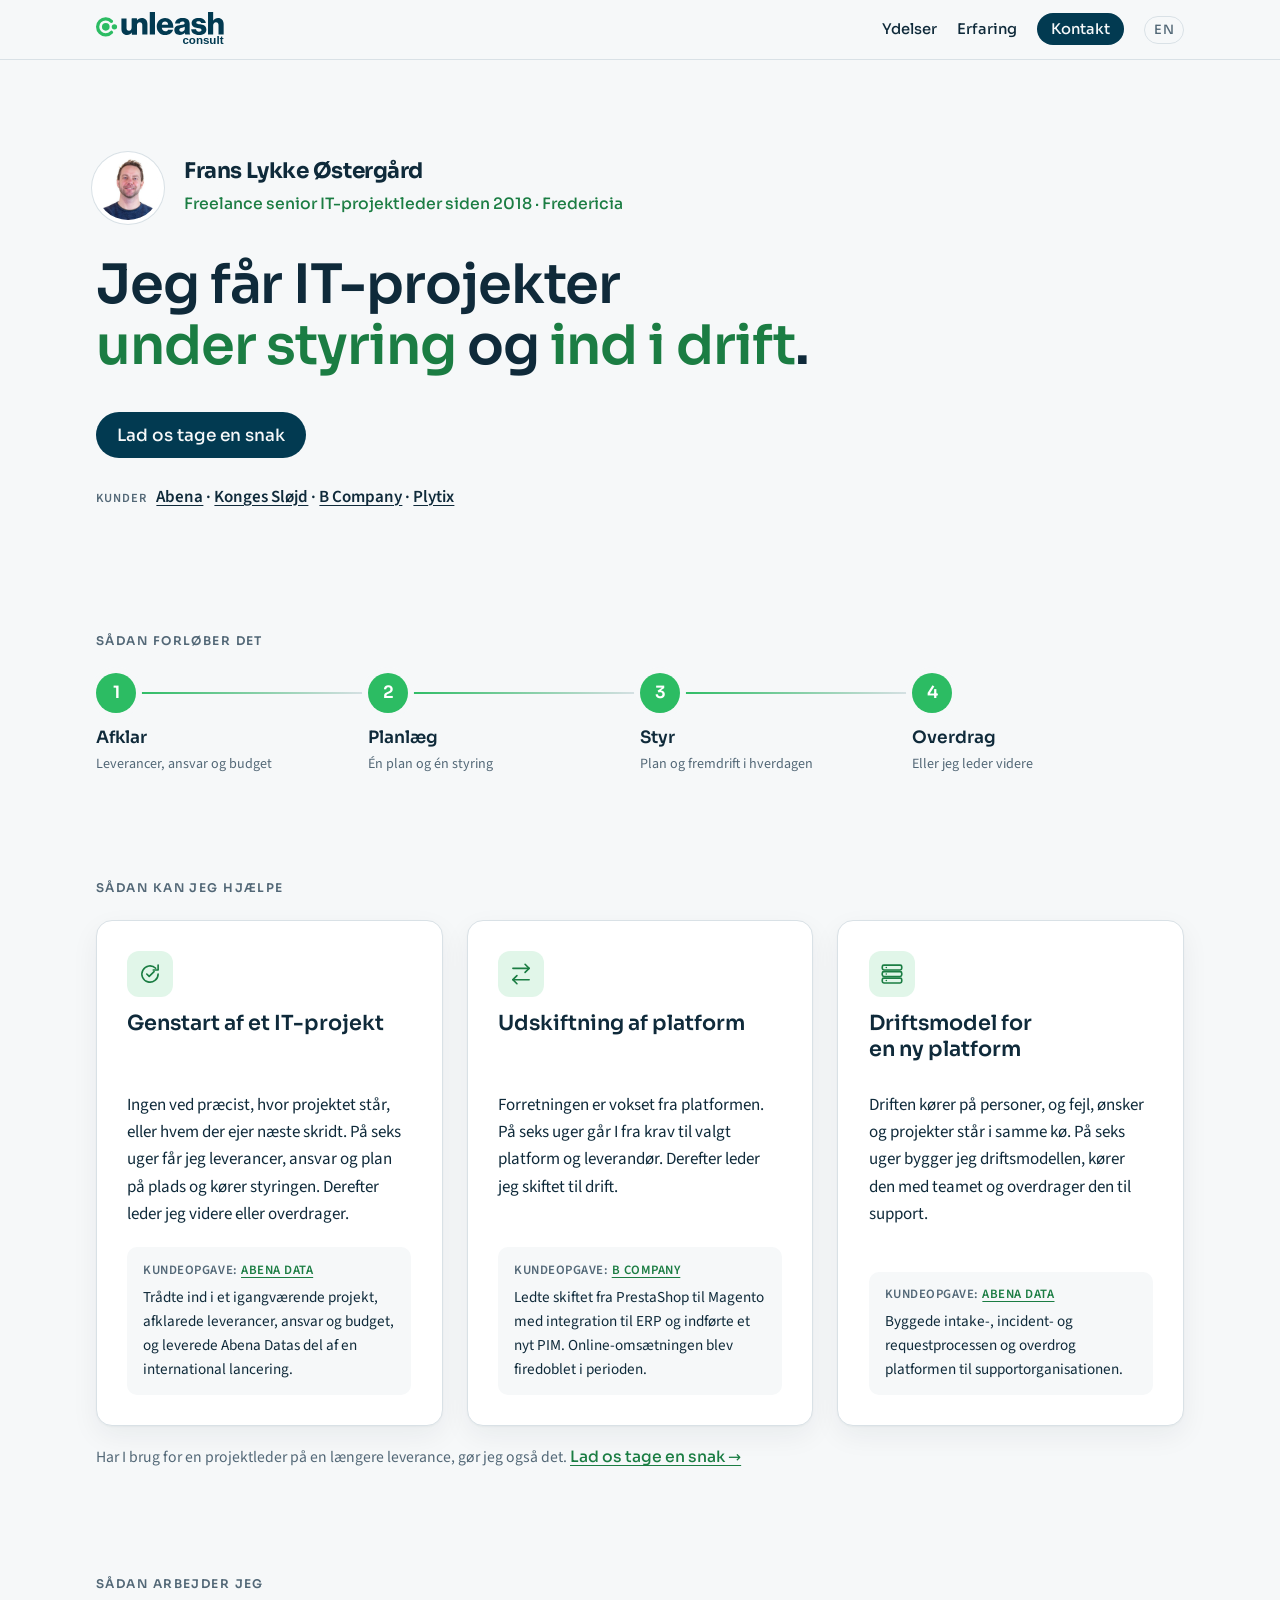
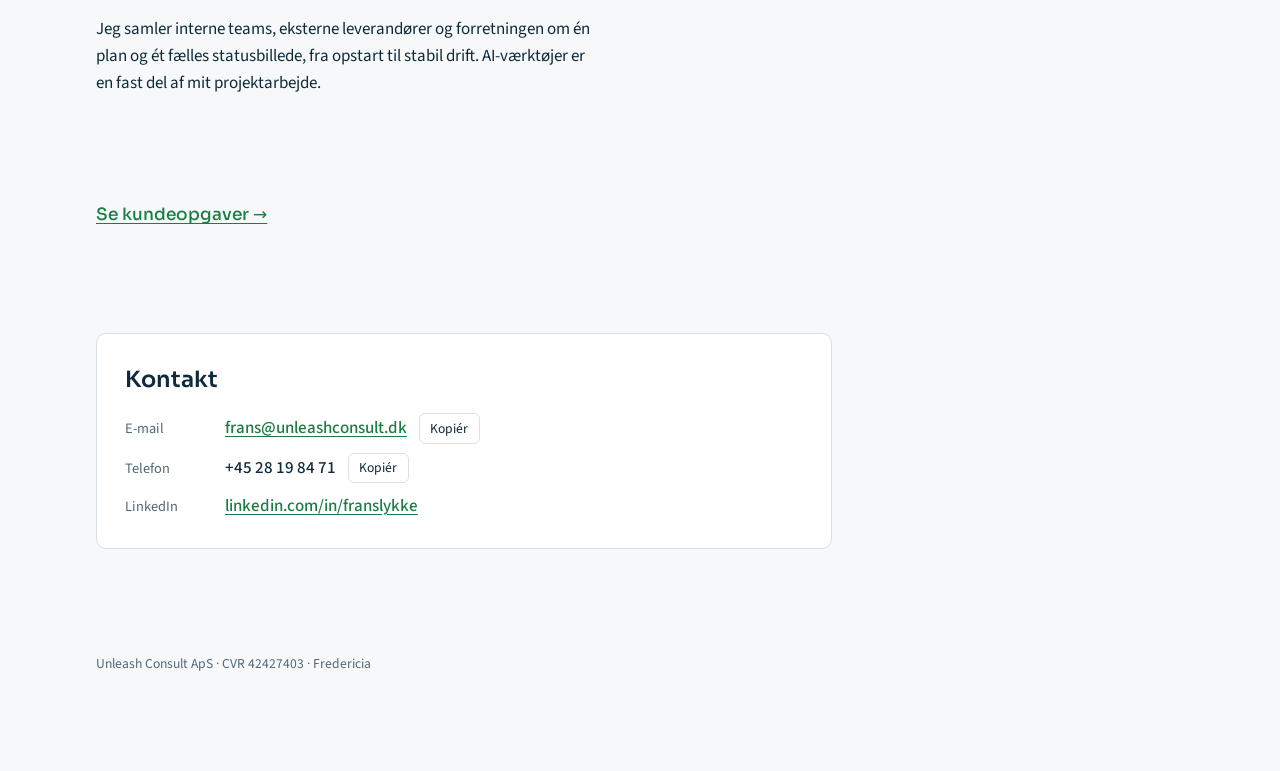
==== index.html @ f0945a57 "Forside: Udskiftning af platform Co-Authored-By: Claude Opus 5.5 <noreply@anthropic.com> Claude-Sess" ====
<!doctype html>
<html lang="da">
<head>
<meta charset="utf-8">
<meta name="viewport" content="width=device-width, initial-scale=1, viewport-fit=cover">
<title>Unleash Consult</title>
<link rel="icon" type="image/svg+xml" href="favicon.svg">
<link rel="canonical" href="https://unleashconsult.dk/">
<link rel="alternate" hreflang="da" href="https://unleashconsult.dk/">
<link rel="alternate" hreflang="en" href="https://unleashconsult.dk/en/">
<link rel="alternate" hreflang="x-default" href="https://unleashconsult.dk/">
<meta name="description" content="Frans Lykke Østergård, freelance senior IT-projektleder. Genstart af IT-projekter, driftsmodel for nye platforme og udskiftning af platform, fra krav til drift.">
<link rel="preconnect" href="https://fonts.googleapis.com">
<link rel="preconnect" href="https://fonts.gstatic.com" crossorigin>
<link rel="stylesheet" href="https://fonts.googleapis.com/css2?family=Sora:wght@500;600;700&family=Source+Sans+3:wght@400;500;600&display=swap">
<link rel="stylesheet" href="styles.css?v=20261111">
</head>
<body class="frontpage">

<nav class="top" aria-label="Hovedmenu">
  <div class="bar">
    <a class="home" href="./" aria-label="Unleash Consult, til forsiden"><svg class="logo" role="img" aria-label="Unleash Consult" xmlns="http://www.w3.org/2000/svg" viewBox="0 0 1117.87 305.71"><g id="Layer_2" data-name="Layer 2"><g id="Layer_1-2" data-name="Layer 1"><path class="lg-ink" d="M222,148.32V55.86h44.58V139c0,15.41,6.88,23.94,21.19,23.94,15.41,0,24.77-11.56,24.77-28.34V55.86h44.85V196.74H314.49V179.41h-.83c-10.18,13.76-22.56,21.47-42.1,21.47C239.1,200.88,222,179.69,222,148.32Z"/><path class="lg-ink" d="M312.57,55.86h43.2V75.12h.83C367.05,60,380.54,51.73,400.07,51.73c30.83,0,49,22,49,53.39v91.62H404.2V114.2c0-14.87-7.43-25-22-25-14.86,0-24.77,12.38-24.77,29.73v77.86H312.57Z"/><path class="lg-ink" d="M469.67,0h45.41V196.74H469.67Z"/><path class="lg-ink" d="M530.48,126c0-42.11,29.44-74.3,72.37-74.3,20.09,0,36,6.61,48.16,17.61,16.78,15.41,25,39.9,24.76,68.52H574.51c2.75,19,13.21,30.82,31.65,30.82,11.82,0,19.53-5.23,23.38-14H673.3c-3,12.65-11.29,24.76-23.67,33.29-11.83,8.26-26.14,12.94-44,12.94C559.1,200.88,530.48,168.68,530.48,126Zm99.89-14.86c-1.65-16.79-12.11-27.51-26.69-27.51-17.06,0-25.87,10.72-28.89,27.51Z"/><path class="lg-ink" d="M684.29,157.4c0-31.1,24.77-40.45,53.93-44.31,26.42-3.3,35.78-6,35.78-15.68,0-9.08-5.78-15.13-19.26-15.13-14.32,0-21.47,6.32-22.84,18.16H690.62C691.72,74.3,711.81,52,754.46,52c21.18,0,35.5,3.86,45.67,11.56,12.11,8.81,17.9,22.57,17.9,40.18v71c0,11.29,1.09,17.61,4.94,20.09v1.92H779.5c-2.21-3-3.58-8.53-4.68-15.68h-.55c-8.25,11.83-20.64,19.27-41.83,19.27C704.38,200.33,684.29,185.19,684.29,157.4Zm90.8-11V129.6c-5.77,3-14,5.23-23.11,7.44-17.34,3.85-24.49,8.25-24.49,19,0,11.28,8.26,15.69,19.26,15.69C763.54,171.71,775.09,161.52,775.09,146.39Z"/><path class="lg-ink" d="M831.21,151.06h42.38c1.65,14,11,20.92,25.87,20.92,13.48,0,22-4.95,22-14,0-12.66-17.06-14-35.77-17.34-24.49-4.12-50.63-10.73-50.63-43.75,0-29.72,27.51-45.13,60.81-45.13,39.9,0,61.37,17.34,63.57,45.13H918.17C916.51,84.2,908,80.35,895.61,80.35c-11,0-19.55,4.12-19.55,12.93,0,9.91,16,11.28,33.85,14.59,24.77,4.12,53.94,10.45,53.94,46.5,0,30.82-27.24,46.78-64.12,46.78C858.45,201.15,832.59,182.16,831.21,151.06Z"/><path class="lg-ink" d="M978.42,0h44.85V73.2h.83c10.18-13.49,22.29-21.47,41.82-21.47,30.82,0,49,22,49,53.39v91.62h-44.85V114.2c0-14.87-7.43-25-22-25-14.86,0-24.77,12.38-24.77,29.73v77.86H978.42Z"/><text class="lg-ink lg-txt" x="1113.5" y="279.16" text-anchor="end">consult</text><path class="lg-green" d="M149.38,81.6A14.11,14.11,0,0,1,125,91.27,55.44,55.44,0,0,0,84.2,73.63a56,56,0,1,0,0,112A55.48,55.48,0,0,0,125,167.94a14.11,14.11,0,1,1,20.56,19.32,84.24,84.24,0,1,1,0-115.32A14.06,14.06,0,0,1,149.38,81.6Z"/><circle class="lg-green" cx="85.28" cy="129.6" r="33.4"/><circle class="lg-green" cx="160.69" cy="129.6" r="23.49"/></g></g></svg></a>
    <ul>
      <li><a href="./#services">Ydelser</a></li>
      <li><a href="experience.html">Erfaring</a></li>
      <li><a class="cta" href="#contact">Kontakt</a></li>
      <li><a class="lang" href="en/" hreflang="en" lang="en" aria-label="English version">EN</a></li>
    </ul>
  </div>
</nav>
<div class="wrap" id="top">


  <header>
    <div class="id">
      <img class="photo" src="frans.jpg" alt="Frans Lykke Østergård" width="132" height="132">
      <div class="name">
        <h1>Frans Lykke Østergård</h1>
        <div class="role">Freelance senior IT-projektleder siden 2018 · Fredericia</div>
      </div>
    </div>
    <p class="lede-one">Jeg får IT-projekter <em class="hl">under styring</em> og <em class="hl">ind i drift</em>.</p>
    <p class="actions"><a class="btn" href="#contact">Lad os tage en snak</a></p>
    <p class="meta"><span class="k">Kunder</span> <a href="experience.html#abena-data">Abena</a> · <a href="experience.html#konges-slojd">Konges Sløjd</a> · <a href="experience.html#b-company">B Company</a> · <a href="experience.html#plytix">Plytix</a></p>
  </header>




  <section class="flow" aria-label="Sådan forløber det">
    <div class="label">Sådan forløber det</div>
    <ol><li><b>1</b><span>Afklar</span><small>Leverancer, ansvar og budget</small></li><li><b>2</b><span>Planlæg</span><small>Én plan og én styring</small></li><li><b>3</b><span>Styr</span><small>Plan og fremdrift i hverdagen</small></li><li><b>4</b><span>Overdrag</span><small>Eller jeg leder videre</small></li></ol>
  </section>

  <section id="services">
    <div class="label">Sådan kan jeg hjælpe</div>
    <ul class="svc">
      <li>
        <div class="svc-head"><svg class="svc-icon" aria-hidden="true" viewBox="0 0 32 32" fill="none" stroke="currentColor" stroke-width="2" stroke-linecap="round" stroke-linejoin="round"><path d="M26 16a10 10 0 1 1-3-7.1"/><polyline points="26 5 26 11 20 11"/><polyline points="12 16 15 19 21 13"/></svg><h2>Genstart af et IT-projekt</h2></div>
        <div class="svc-body">
          <p>Ingen ved præcist, hvor projektet står, eller hvem der ejer næste skridt. På seks uger får jeg leverancer, ansvar og plan på plads og kører styringen. Derefter leder jeg videre eller overdrager.</p>
          <p class="case"><span>Kundeopgave: <a href="experience.html#abena-data">Abena Data</a></span>Trådte ind i et igangværende projekt, afklarede leverancer, ansvar og budget, og leverede Abena Datas del af en international lancering.</p>
        </div>
      </li>
      <li>
        <div class="svc-head"><svg class="svc-icon" aria-hidden="true" viewBox="0 0 32 32" fill="none" stroke="currentColor" stroke-width="2" stroke-linecap="round" stroke-linejoin="round"><polyline points="21 4 26 9 21 14"/><line x1="6" y1="9" x2="26" y2="9"/><polyline points="11 18 6 23 11 28"/><line x1="26" y1="23" x2="6" y2="23"/></svg><h2>Udskiftning af platform</h2></div>
        <div class="svc-body">
          <p>Forretningen er vokset fra platformen. På seks uger går I fra krav til valgt platform og leverandør. Derefter leder jeg skiftet til drift.</p>
          <p class="case"><span>Kundeopgave: <a href="experience.html#b-company">B Company</a></span>Ledte skiftet fra PrestaShop til Magento med integration til ERP og indførte et nyt PIM. Online-omsætningen blev firedoblet i perioden.</p>
        </div>
      </li>
      <li>
        <div class="svc-head"><svg class="svc-icon" aria-hidden="true" viewBox="0 0 32 32" fill="none" stroke="currentColor" stroke-width="2" stroke-linecap="round" stroke-linejoin="round"><rect x="4" y="5" width="24" height="6" rx="2"/><rect x="4" y="13" width="24" height="6" rx="2"/><rect x="4" y="21" width="24" height="6" rx="2"/><line x1="9" y1="8" x2="9.01" y2="8"/><line x1="9" y1="16" x2="9.01" y2="16"/><line x1="9" y1="24" x2="9.01" y2="24"/></svg><h2>Driftsmodel for en ny platform</h2></div>
        <div class="svc-body">
          <p>Driften kører på personer, og fejl, ønsker og projekter står i samme kø. På seks uger bygger jeg driftsmodellen, kører den med teamet og overdrager den til support.</p>
          <p class="case"><span>Kundeopgave: <a href="experience.html#abena-data">Abena Data</a></span>Byggede intake-, incident- og requestprocessen og overdrog platformen til supportorganisationen.</p>
        </div>
      </li>
    </ul>
    <p class="pm-note">Har I brug for en projektleder på en længere leverance, gør jeg også det. <a href="#contact">Lad os tage en snak →</a></p>
  </section>


  <section id="how">
    <div class="label">Sådan arbejder jeg</div>
    <div class="lede">
      <p>Jeg samler interne teams, eksterne leverandører og forretningen om én plan og ét fælles statusbillede, fra opstart til stabil drift. AI-værktøjer er en fast del af mit projektarbejde.</p>
    </div>
  </section>

  <p class="more"><a href="experience.html">Se kundeopgaver →</a></p>

  <section class="contact" id="contact">
    <h2>Kontakt</h2>
    <div class="rows">
      <div class="row"><span class="k">E-mail</span><a class="v" href="mailto:frans@unleashconsult.dk">frans@unleashconsult.dk</a><button class="copy" type="button" data-copy="frans@unleashconsult.dk">Kopiér</button></div>
      <div class="row"><span class="k">Telefon</span><span class="v">+45 28 19 84 71</span><button class="copy" type="button" data-copy="+4528198471">Kopiér</button></div>
      <div class="row"><span class="k">LinkedIn</span><a class="v" href="https://www.linkedin.com/in/franslykke" target="_blank" rel="noopener">linkedin.com/in/franslykke</a></div>
    </div>
  </section>

  <footer>Unleash Consult ApS · CVR 42427403 · Fredericia</footer>
</div>

<script>
document.querySelectorAll('.copy').forEach(function (b) {
  b.addEventListener('click', function () {
    var t = b.getAttribute('data-copy');
    var done = function () { b.textContent = 'Kopieret'; setTimeout(function () { b.textContent = 'Kopiér'; }, 1600); };
    try { navigator.clipboard.writeText(t).then(done, done); } catch (e) { done(); }
  });
});
</script>

</body>
</html>
---- styles.css ----
/* Layout: one calm column; a dated ledger of engagements is the page's spine */
:root {
  --bg: #f6f8f9;
  --surface: #ffffff;
  --ink: #0f2a3a;
  --logo-ink: #023a51;
  --brand-green: #2cbc63;
  --muted: #536877;
  --line: #d9e1e6;
  --accent: #2cbc63;
  --accent-ink: #1b7d43;
  --display: "Sora", "Segoe UI", system-ui, sans-serif;
  --body: "Source Sans 3", "Segoe UI", system-ui, sans-serif;
}
@media (prefers-color-scheme: dark) {
  :root:not([data-theme="light"]) {
    --bg: #0f1a22; --surface: #15232d; --ink: #e6edf1; --muted: #9db0bc;
    --line: #26394a; --accent: #2cbc63; --accent-ink: #6fd69a; --logo-ink: #e6edf1; color-scheme: dark;
  }
}
:root[data-theme="dark"] {
  --bg: #0f1a22; --surface: #15232d; --ink: #e6edf1; --muted: #9db0bc;
  --line: #26394a; --accent: #2cbc63; --accent-ink: #6fd69a; --logo-ink: #e6edf1; color-scheme: dark;
}
* { box-sizing: border-box; }
body {
  background: var(--bg); color: var(--ink);
  font-family: var(--body); font-size: 1.0625rem; line-height: 1.6;
}
.wrap {
  max-width: 46rem; margin: 0 auto;
  padding-left: max(16px, env(safe-area-inset-left, 0px));
  padding-right: max(16px, env(safe-area-inset-right, 0px));
  padding-block: 3.5rem 4rem;
  display: grid; gap: 3.5rem;
}
h1, h2, h3 { font-family: var(--display); text-wrap: balance; margin: 0; }
p { margin: 0; }
a { color: var(--accent-ink); text-underline-offset: 3px; }
a:focus-visible, button:focus-visible { outline: 2px solid var(--accent); outline-offset: 3px; border-radius: 4px; }

.logo { width: 170px; height: auto; display: block; overflow: visible; }
.lg-ink { fill: var(--logo-ink); }
.lg-green { fill: var(--brand-green); }
.lg-txt { font-family: "Neue Haas Grotesk Display Pro", "Helvetica Neue", Helvetica, Arial, sans-serif; font-weight: 700; font-size: 100.92px; }

header { display: grid; gap: 1.25rem; }
header h1 { font-size: clamp(2rem, 6vw, 2.9rem); font-weight: 700; letter-spacing: -.02em; line-height: 1.1; }
.id { display: flex; align-items: center; gap: 1.5rem; }
.name { display: grid; gap: .6rem; min-width: 0; }
.photo { width: 132px; height: 132px; flex: none; border-radius: 50%; object-fit: cover; background: #fff; box-shadow: 0 0 0 4px var(--surface), 0 0 0 5px var(--line); }
.role { font-family: var(--display); font-weight: 500; font-size: 1.15rem; color: var(--accent-ink); }
.lede { display: grid; gap: .9rem; max-width: 62ch; }
.lede p + p { color: var(--muted); }
.lede-one { font-family: var(--display); font-size: clamp(1.25rem, 4.5vw, 1.55rem); font-weight: 500; line-height: 1.4; max-width: 34ch; }
.links { display: flex; flex-wrap: wrap; gap: .25rem 1.25rem; }
.links a { display: inline-flex; align-items: center; min-height: 44px; font-weight: 500; color: var(--ink); }
.clients .label { margin-bottom: .35rem; }
.clients p { font-weight: 600; }
.clients a { color: var(--ink); display: inline-block; padding-block: .35rem; }
.clients a:hover { color: var(--accent-ink); }
.ledger > li[id] { scroll-margin-top: calc(env(safe-area-inset-top, 0px) + 4.5rem); }
.where { font-size: .95rem; color: var(--muted); }

.label { font-family: var(--display); font-size: .75rem; font-weight: 600; letter-spacing: .12em; text-transform: uppercase; color: var(--muted); margin-bottom: 1.1rem; }

.skills { display: flex; flex-wrap: wrap; gap: .5rem; padding: 0; margin: 0; list-style: none; }
.skills li { border: 1px solid var(--line); background: var(--surface); padding: .35rem .8rem; border-radius: 999px; font-size: .95rem; }

.svc { list-style: none; margin: 0; padding: 0; display: grid; }
.svc > li { display: grid; grid-template-columns: 13rem 1fr; gap: 1.5rem; padding-block: 1.6rem; border-top: 1px solid var(--line); }
.svc > li:last-child { border-bottom: 1px solid var(--line); }
.svc h2 { font-size: 1.3rem; font-weight: 600; line-height: 1.25; }
.svc-head { display: grid; gap: .7rem; align-content: start; }
.svc-icon { width: 36px; height: 36px; color: var(--accent-ink); }
.svc-body { display: grid; gap: .8rem; min-width: 0; }
.svc .tags { font-size: .92rem; font-weight: 600; color: var(--muted); }

.ledger { list-style: none; margin: 0; padding: 0; display: grid; }
.ledger > li { display: grid; grid-template-columns: 7.5rem 1fr; gap: 1.25rem; padding-block: 1.4rem; border-top: 1px solid var(--line); }
.ledger > li:last-child { border-bottom: 1px solid var(--line); }
.when { font-variant-numeric: tabular-nums; color: var(--muted); font-size: .9rem; padding-top: .2rem; }
.job { display: grid; gap: .5rem; min-width: 0; }
.job h3 { font-size: 1.1rem; font-weight: 600; }
.job h3 span { color: var(--muted); font-weight: 500; }
.job p { color: var(--muted); }
.job ul { margin: 0; padding-left: 1.1rem; display: grid; gap: .25rem; }

.earlier { display: grid; gap: .4rem; color: var(--muted); }
.earlier b { color: var(--ink); font-weight: 600; }

.two { display: grid; grid-template-columns: 1fr 1fr; gap: 2rem; }
.two ul { list-style: none; margin: 0; padding: 0; display: grid; gap: .5rem; }
.two li span { display: block; color: var(--muted); font-size: .9rem; }

.contact { background: var(--surface); border: 1px solid var(--line); border-radius: 10px; padding: 1.75rem; display: grid; gap: 1rem; }
.contact h2 { font-size: 1.4rem; font-weight: 600; }
.rows { display: grid; gap: .6rem; }
.row { display: flex; flex-wrap: wrap; align-items: center; gap: .75rem; }
.row .k { width: 5.5rem; color: var(--muted); font-size: .9rem; }
.row .v { user-select: all; font-weight: 500; }
.copy { font: inherit; font-size: .85rem; border: 1px solid var(--line); background: transparent; color: var(--ink); padding: .2rem .65rem; border-radius: 6px; cursor: pointer; }
.copy:hover { border-color: var(--accent); }

footer { font-size: .85rem; color: var(--muted); }

@media (max-width: 560px) {
  .ledger > li { grid-template-columns: 1fr; gap: .35rem; }
  .svc > li { grid-template-columns: 1fr; gap: .6rem; }
  .svc-head { display: flex; align-items: center; gap: .75rem; }
  .svc-icon { width: 30px; height: 30px; flex: none; }
  .two { grid-template-columns: 1fr; }
  .row .k { width: 100%; }
  .id { gap: 1rem; }
  .photo { width: 76px; height: 76px; box-shadow: 0 0 0 3px var(--surface), 0 0 0 4px var(--line); }
  header h1 { font-size: 1.6rem; }
  .role { font-size: 1rem; }
}

html { scroll-behavior: smooth; }
@media (prefers-reduced-motion: reduce) { html { scroll-behavior: auto; } }
body::before { content: ""; position: fixed; inset: 0 0 auto; height: env(safe-area-inset-top, 0px); z-index: 10; background: var(--bg); }
.top { position: sticky; top: env(safe-area-inset-top, 0px); z-index: 5; background: color-mix(in srgb, var(--bg) 92%, transparent); backdrop-filter: blur(8px); -webkit-backdrop-filter: blur(8px); border-bottom: 1px solid var(--line); }
.bar { max-width: 46rem; margin: 0 auto; display: flex; align-items: center; justify-content: space-between; gap: 1rem;
  padding-left: max(16px, env(safe-area-inset-left, 0px)); padding-right: max(16px, env(safe-area-inset-right, 0px)); padding-block: .75rem; }
.home { display: block; line-height: 0; }
.top .logo { width: 128px; }
.top ul { list-style: none; margin: 0; padding: 0; display: flex; align-items: center; gap: 1.25rem; }
.top ul a { color: var(--ink); text-decoration: none; font-family: var(--display); font-weight: 500; font-size: .92rem; }
.top ul a:hover { color: var(--accent-ink); }
.top ul a.cta { background: var(--logo-ink); color: var(--bg); padding: .45rem .9rem; border-radius: 999px; }
.top ul a.cta:hover { color: var(--bg); background: var(--accent-ink); }
section, #contact { scroll-margin-top: calc(env(safe-area-inset-top, 0px) + 4.5rem); }
@media (max-width: 480px) {
  .top .logo { width: 104px; }
  .top ul { gap: .9rem; }
  .top ul a { font-size: .85rem; }
  .top ul a.cta { padding: .4rem .75rem; }
  .wrap { padding-block: 2rem 3rem; gap: 2.75rem; }
}
body{margin:0} img{max-width:100%}
.top ul a[aria-current="page"] { color: var(--accent-ink); }
.more { font-family: var(--display); font-weight: 500; }
.svc .price { font-size: .95rem; padding-top: .7rem; border-top: 1px dashed var(--line); }
.svc .price b { font-weight: 600; color: var(--ink); }
.svc .price span { color: var(--muted); font-size: .85rem; }
.top ul a.lang { font-size: .8rem; letter-spacing: .04em; color: var(--muted); border: 1px solid var(--line); padding: .3rem .55rem; border-radius: 999px; }
.top ul a.lang:hover { color: var(--accent-ink); border-color: var(--accent-ink); }
@media (max-width: 480px) {
  .bar { gap: .6rem; }
  .top .logo { width: 92px; }
  .top ul { gap: .65rem; }
  .top ul a.lang { font-size: .75rem; padding: .25rem .45rem; }
}
@media (max-width: 360px) {
  .top .logo { width: 80px; }
  .top ul { gap: .5rem; }
  .top ul a { font-size: .8rem; }
}
.pm-note { margin-top: 1.2rem; font-size: .98rem; color: var(--muted); }
.pm-note a { font-family: var(--display); font-weight: 500; }
.svc .case { font-size: .95rem; padding-left: .9rem; border-left: 3px solid var(--accent-ink); display: grid; gap: .25rem; }
.svc .case span { font-size: .8rem; font-weight: 600; letter-spacing: .04em; text-transform: uppercase; color: var(--muted); }

/* Offers as cards, method strip, highlighted lede */
.hl { font-style: normal; color: var(--accent-ink); }
.flow ol { list-style: none; margin: 0; padding: 0; display: grid; grid-template-columns: repeat(4, 1fr); }
.flow li { position: relative; display: grid; align-content: start; gap: .25rem; padding-right: .75rem; }
.flow li b { position: relative; z-index: 1; width: 2.5rem; height: 2.5rem; margin-bottom: .45rem; border-radius: 50%; display: grid; place-items: center; background: var(--accent); color: #fff; font-family: var(--display); font-weight: 600; box-shadow: 0 0 0 6px var(--bg); }
.flow li:not(:last-child)::after { content: ""; position: absolute; top: 1.2rem; left: 2.5rem; right: 0; height: 2px; background: linear-gradient(90deg, var(--accent), var(--line)); }
.flow li span { font-family: var(--display); font-weight: 600; }
.flow li small { color: var(--muted); font-size: .88rem; line-height: 1.35; }
.svc { gap: 1rem; }
.svc > li, .svc > li:last-child { display: block; padding: 1.5rem; background: var(--surface); border: 1px solid var(--line); border-radius: 16px; box-shadow: 0 1px 2px rgba(15,42,58,.04), 0 10px 28px rgba(15,42,58,.06); }
.svc-head { display: flex; flex-wrap: wrap; align-items: center; gap: .6rem .9rem; margin-bottom: 1rem; }
.svc-icon, .svc-icon:where(*) { width: 46px; height: 46px; padding: 10px; flex: none; border-radius: 12px; color: var(--accent-ink); background: color-mix(in srgb, var(--accent) 14%, transparent); }
.svc h2 { font-size: 1.3rem; }
.pill { margin-left: auto; padding: .3rem .7rem; border-radius: 999px; white-space: nowrap; font-size: .76rem; font-weight: 600; letter-spacing: .04em; text-transform: uppercase; color: var(--accent-ink); background: color-mix(in srgb, var(--accent) 10%, transparent); }
.svc .case { margin-top: .2rem; padding: .8rem 1rem; border-left: 0; border-radius: 10px; background: var(--bg); }
@media (max-width: 640px) {
  .flow ol { grid-template-columns: 1fr 1fr; row-gap: 1.4rem; }
  .flow li:not(:last-child)::after { display: none; }
  .svc > li, .svc > li:last-child { padding: 1.2rem; }
  .pill { margin-left: 0; }
}

/* Hero: one action, compact proof line */
.actions { display: flex; flex-wrap: wrap; gap: .75rem 1.25rem; align-items: center; }
.btn { display: inline-flex; align-items: center; min-height: 46px; padding: 0 1.3rem; border-radius: 999px; background: var(--logo-ink); color: var(--bg); font-family: var(--display); font-weight: 500; text-decoration: none; }
.btn:hover { background: var(--accent-ink); }
.btn-ghost { display: inline-flex; align-items: center; min-height: 46px; font-family: var(--display); font-weight: 500; color: var(--ink); }
.meta { font-weight: 600; }
.meta .k { margin-right: .4rem; font-size: .78rem; font-weight: 600; letter-spacing: .08em; text-transform: uppercase; color: var(--muted); }
.meta a { color: var(--ink); }
.meta a:hover { color: var(--accent-ink); }
header .where { margin-top: -.6rem; }

/* Wide homepage */
.bar { max-width: 70rem; }
.frontpage .wrap { max-width: 70rem; }
@media (min-width: 900px) {
  .frontpage .svc { grid-template-columns: repeat(3, minmax(0, 1fr)); }
  .frontpage .svc > li { display: flex; flex-direction: column; }
  .frontpage .svc-body { flex: 1; display: flex; flex-direction: column; gap: .9rem; }
  .frontpage .svc .case { margin-top: auto; }
  .frontpage .pill { margin-left: 0; }
  .frontpage .contact { max-width: 46rem; }
}

/* Hero: one column, one dominant line */
.frontpage header { gap: 1.4rem; padding-block: 1.5rem .5rem; }
.frontpage .photo { width: 64px; height: 64px; }
.frontpage header h1 { font-size: 1.35rem; }
.frontpage .role { font-size: .98rem; }
.frontpage .lede-one { font-size: clamp(2rem, 6vw, 3.4rem); line-height: 1.12; letter-spacing: -.02em; max-width: 18ch; font-weight: 600; }
/* Cards: icon always above title */
.frontpage .svc-head { flex-direction: column; align-items: flex-start; gap: .8rem; }
/* More air */
.frontpage .hl { white-space: nowrap; }
.frontpage header { gap: 0; padding-block: 3rem 1rem; }
.frontpage header .id { margin-bottom: 2.2rem; }
.frontpage header .actions { margin-top: 2.2rem; }
.frontpage header .meta { margin-top: 1.6rem; }
.frontpage .svc-head { margin-bottom: .4rem; }
.frontpage .svc-body { gap: 1.2rem; }
.frontpage .svc > li, .frontpage .svc > li:last-child { padding: 1.9rem; }
.frontpage .flow .label, .frontpage #services .label, .frontpage #how .label { margin-bottom: 1.4rem; }
@media (min-width: 900px) {
  .frontpage .wrap { gap: 6.5rem; padding-block: 3rem 6rem; }
  .frontpage .svc { gap: 1.5rem; }
}
@media (max-width: 899px) {
  .frontpage .wrap { gap: 4rem; }
  .frontpage header { padding-block: 1.5rem .5rem; }
}
@media (min-width: 900px) { .frontpage .svc h2 { min-height: 2.5em; } }
@media (max-width: 899px) { .frontpage .svc-head { margin-bottom: .9rem; } }
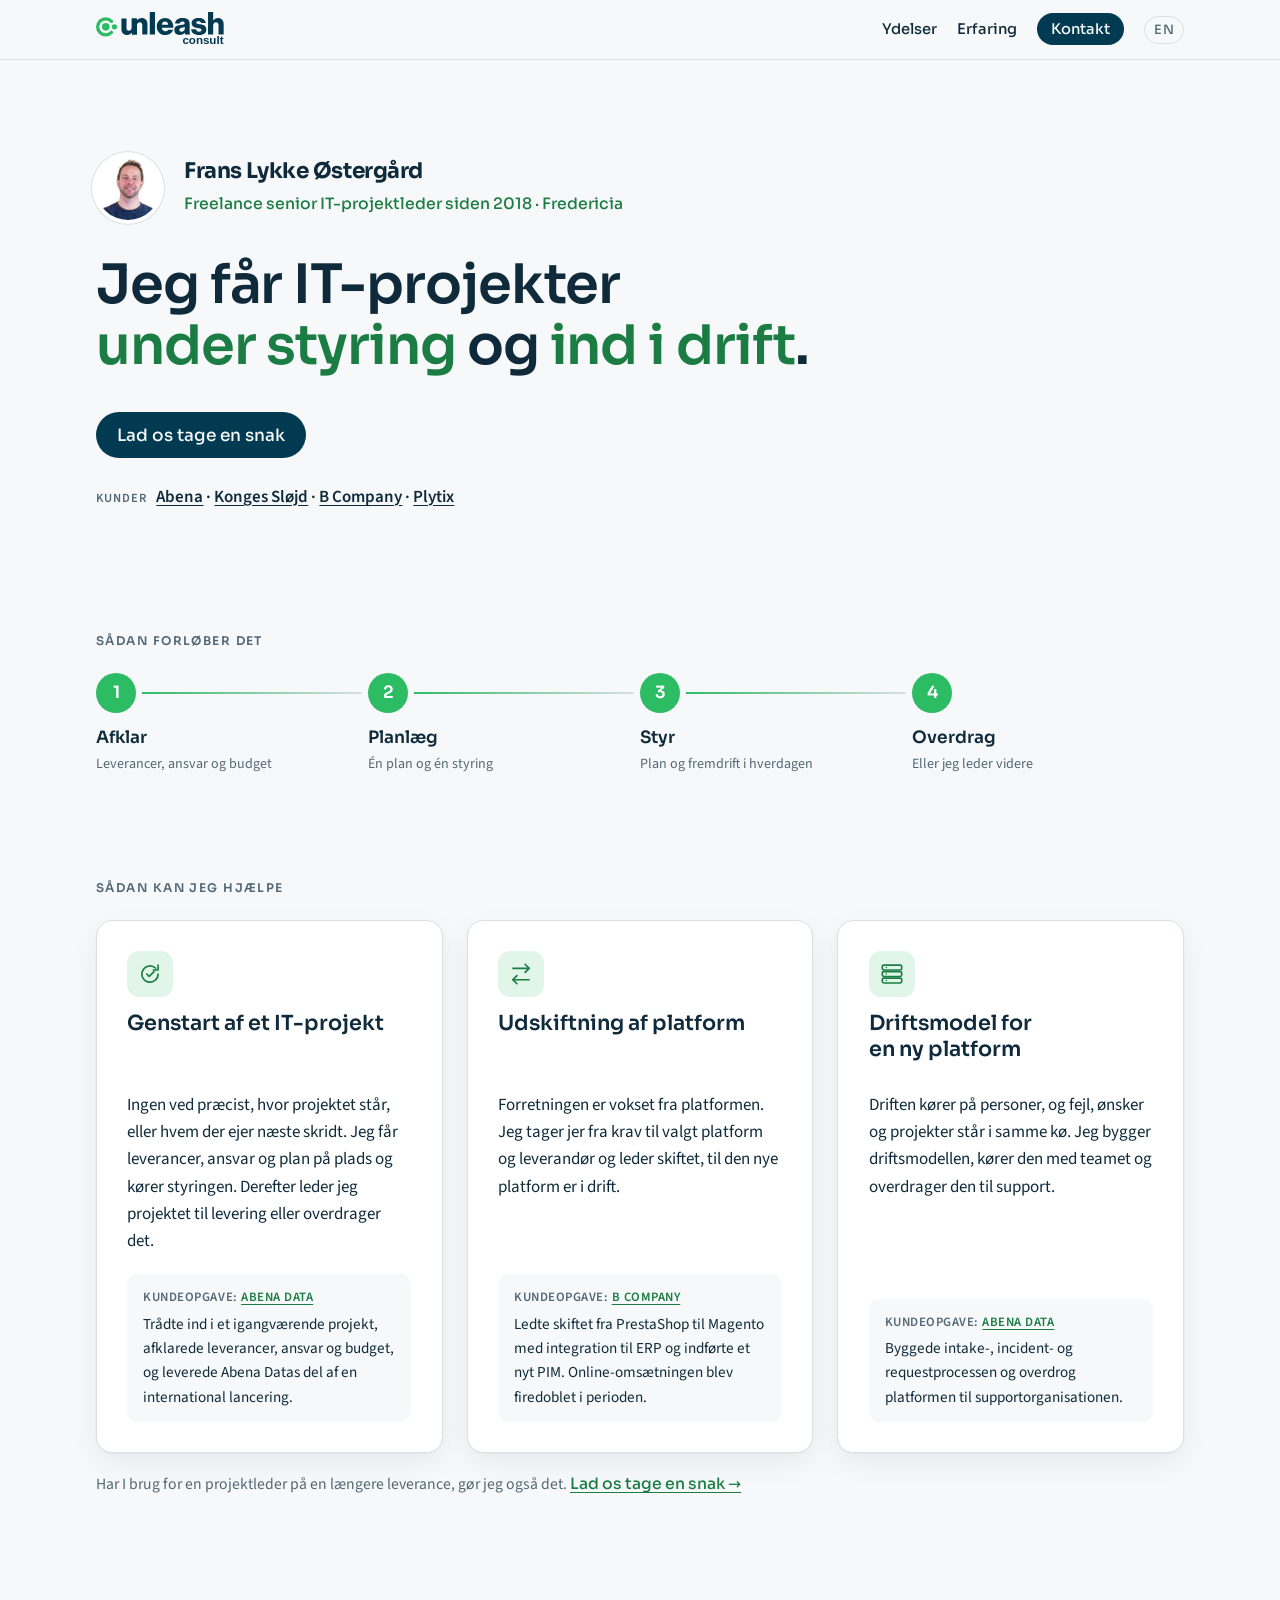
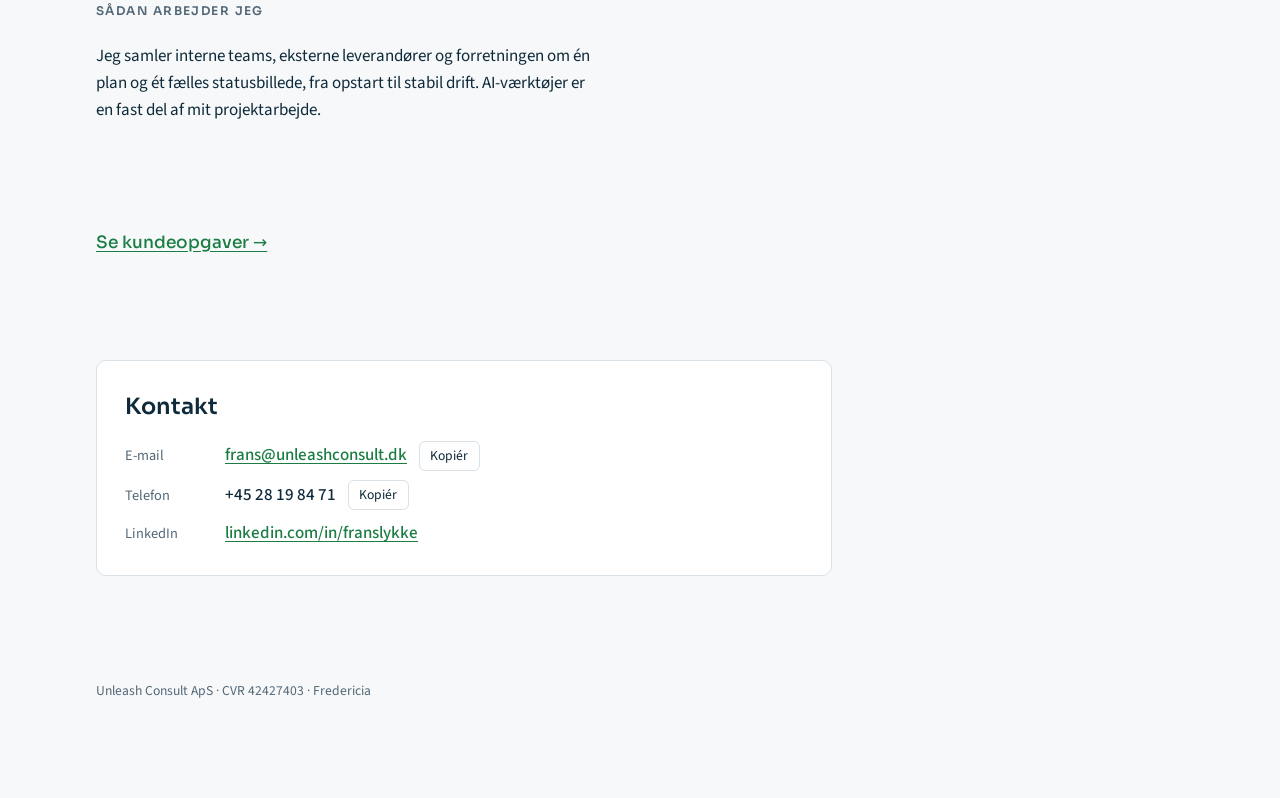
==== commit b4a035c1: "Forside: fjern tidsramme fra forløbene Co-Authored-By: Claude Opus 5.5 <noreply@anthropic.com> Claud" ====
--- a/index.html
+++ b/index.html
@@ -58,21 +58,21 @@
       <li>
         <div class="svc-head"><svg class="svc-icon" aria-hidden="true" viewBox="0 0 32 32" fill="none" stroke="currentColor" stroke-width="2" stroke-linecap="round" stroke-linejoin="round"><path d="M26 16a10 10 0 1 1-3-7.1"/><polyline points="26 5 26 11 20 11"/><polyline points="12 16 15 19 21 13"/></svg><h2>Genstart af et IT-projekt</h2></div>
         <div class="svc-body">
-          <p>Ingen ved præcist, hvor projektet står, eller hvem der ejer næste skridt. På seks uger får jeg leverancer, ansvar og plan på plads og kører styringen. Derefter leder jeg videre eller overdrager.</p>
+          <p>Ingen ved præcist, hvor projektet står, eller hvem der ejer næste skridt. Jeg får leverancer, ansvar og plan på plads og kører styringen. Derefter leder jeg projektet til levering eller overdrager det.</p>
           <p class="case"><span>Kundeopgave: <a href="experience.html#abena-data">Abena Data</a></span>Trådte ind i et igangværende projekt, afklarede leverancer, ansvar og budget, og leverede Abena Datas del af en international lancering.</p>
         </div>
       </li>
       <li>
         <div class="svc-head"><svg class="svc-icon" aria-hidden="true" viewBox="0 0 32 32" fill="none" stroke="currentColor" stroke-width="2" stroke-linecap="round" stroke-linejoin="round"><polyline points="21 4 26 9 21 14"/><line x1="6" y1="9" x2="26" y2="9"/><polyline points="11 18 6 23 11 28"/><line x1="26" y1="23" x2="6" y2="23"/></svg><h2>Udskiftning af platform</h2></div>
         <div class="svc-body">
-          <p>Forretningen er vokset fra platformen. På seks uger går I fra krav til valgt platform og leverandør. Derefter leder jeg skiftet til drift.</p>
+          <p>Forretningen er vokset fra platformen. Jeg tager jer fra krav til valgt platform og leverandør og leder skiftet, til den nye platform er i drift.</p>
           <p class="case"><span>Kundeopgave: <a href="experience.html#b-company">B Company</a></span>Ledte skiftet fra PrestaShop til Magento med integration til ERP og indførte et nyt PIM. Online-omsætningen blev firedoblet i perioden.</p>
         </div>
       </li>
       <li>
         <div class="svc-head"><svg class="svc-icon" aria-hidden="true" viewBox="0 0 32 32" fill="none" stroke="currentColor" stroke-width="2" stroke-linecap="round" stroke-linejoin="round"><rect x="4" y="5" width="24" height="6" rx="2"/><rect x="4" y="13" width="24" height="6" rx="2"/><rect x="4" y="21" width="24" height="6" rx="2"/><line x1="9" y1="8" x2="9.01" y2="8"/><line x1="9" y1="16" x2="9.01" y2="16"/><line x1="9" y1="24" x2="9.01" y2="24"/></svg><h2>Driftsmodel for en ny platform</h2></div>
         <div class="svc-body">
-          <p>Driften kører på personer, og fejl, ønsker og projekter står i samme kø. På seks uger bygger jeg driftsmodellen, kører den med teamet og overdrager den til support.</p>
+          <p>Driften kører på personer, og fejl, ønsker og projekter står i samme kø. Jeg bygger driftsmodellen, kører den med teamet og overdrager den til support.</p>
           <p class="case"><span>Kundeopgave: <a href="experience.html#abena-data">Abena Data</a></span>Byggede intake-, incident- og requestprocessen og overdrog platformen til supportorganisationen.</p>
         </div>
       </li>
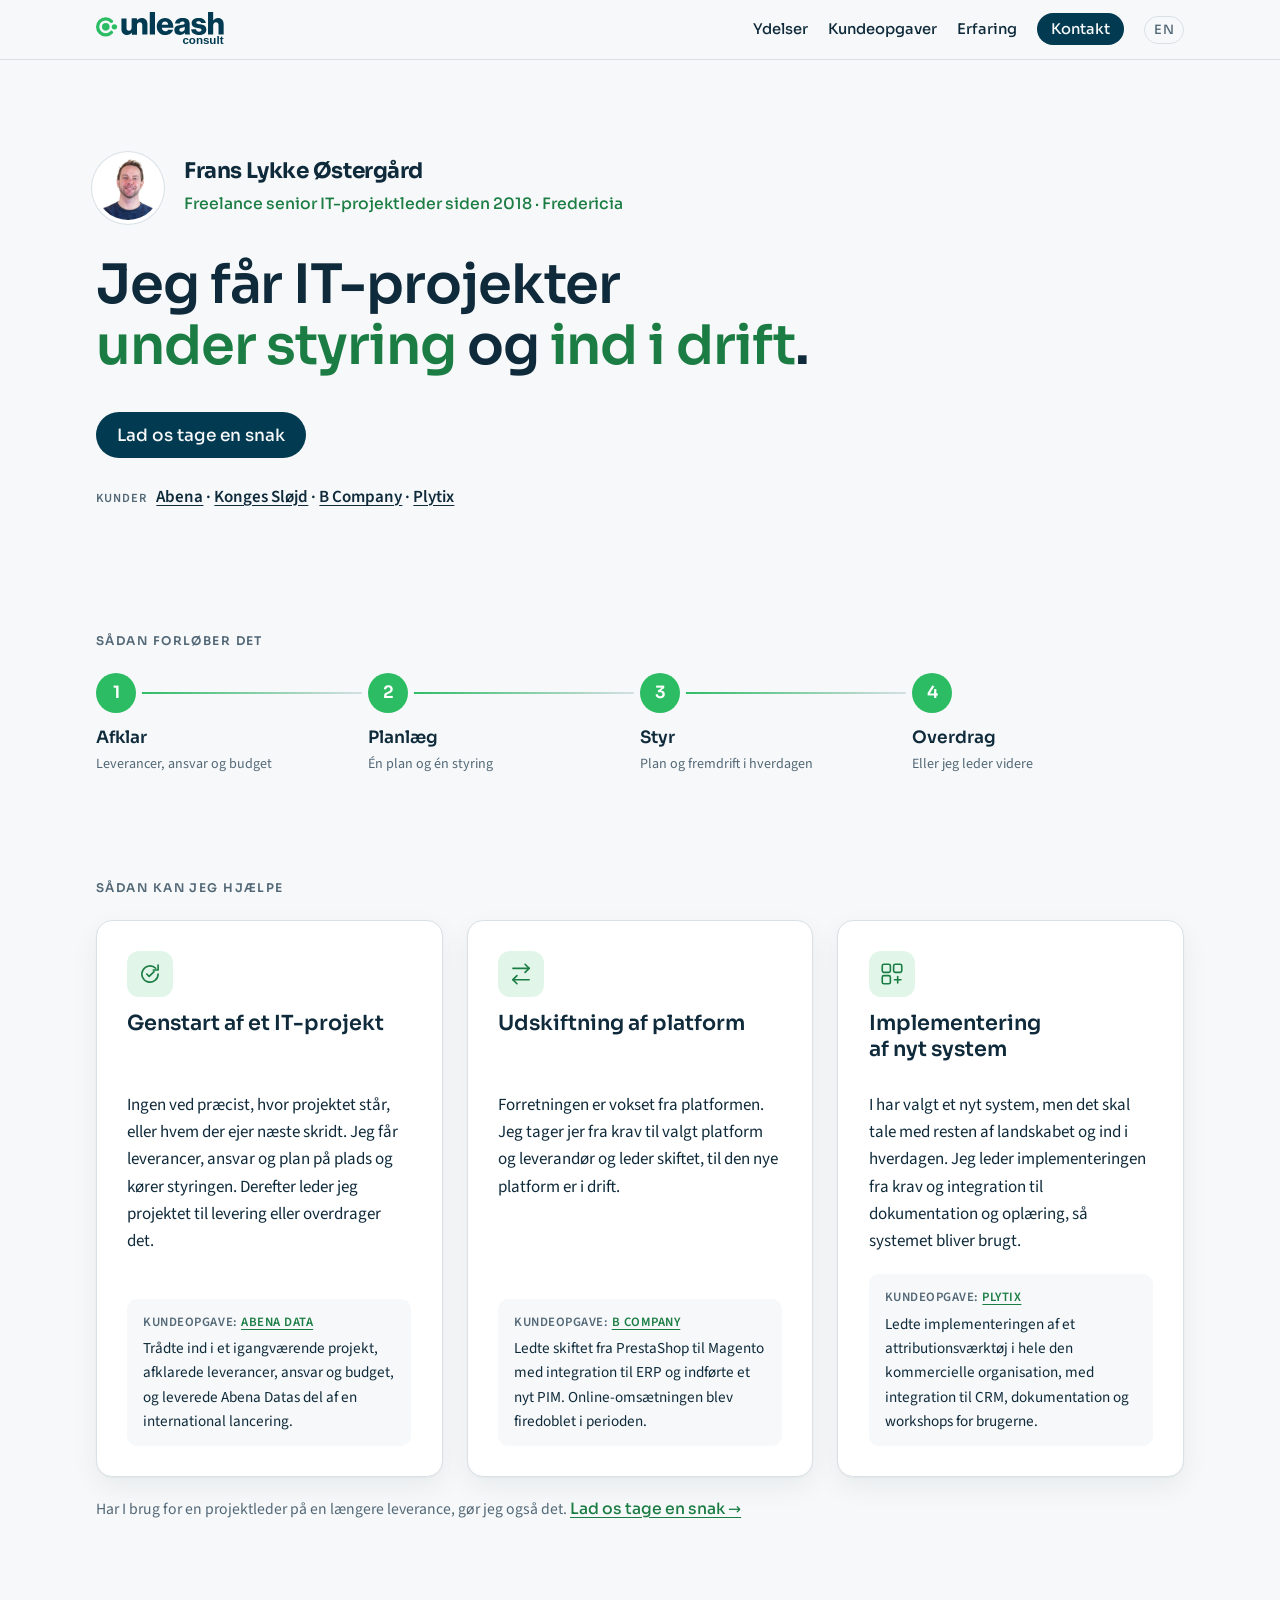
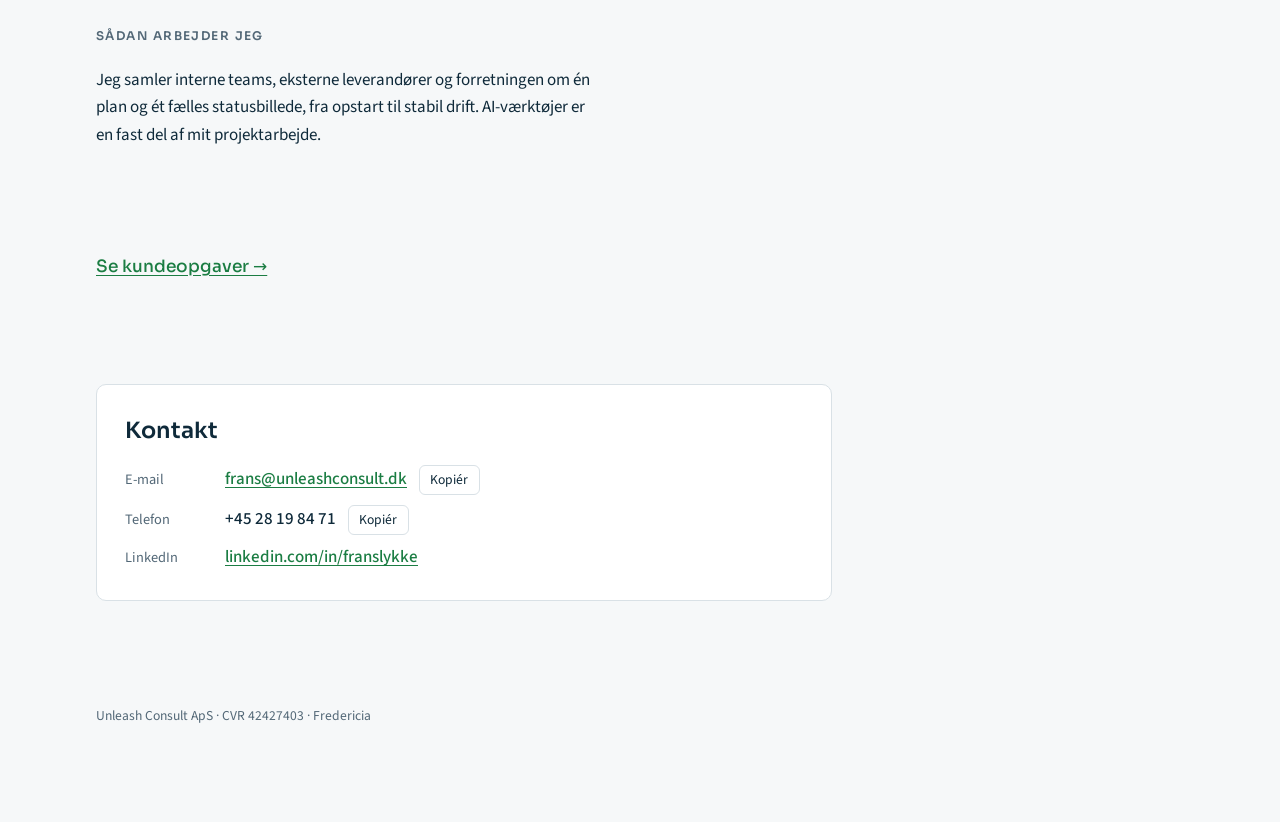
==== commit dce22aff: "Ny fane Kundeopgaver med forløb i fri tekst; tredje forløb er nu Implementering af nyt system (Plyti" ====
--- a/index.html
+++ b/index.html
@@ -9,11 +9,11 @@
 <link rel="alternate" hreflang="da" href="https://unleashconsult.dk/">
 <link rel="alternate" hreflang="en" href="https://unleashconsult.dk/en/">
 <link rel="alternate" hreflang="x-default" href="https://unleashconsult.dk/">
-<meta name="description" content="Frans Lykke Østergård, freelance senior IT-projektleder. Genstart af IT-projekter, driftsmodel for nye platforme og udskiftning af platform, fra krav til drift.">
+<meta name="description" content="Frans Lykke Østergård, freelance senior IT-projektleder. Genstart af IT-projekter, udskiftning af platform og implementering af nye systemer, fra krav til drift.">
 <link rel="preconnect" href="https://fonts.googleapis.com">
 <link rel="preconnect" href="https://fonts.gstatic.com" crossorigin>
 <link rel="stylesheet" href="https://fonts.googleapis.com/css2?family=Sora:wght@500;600;700&family=Source+Sans+3:wght@400;500;600&display=swap">
-<link rel="stylesheet" href="styles.css?v=20261111">
+<link rel="stylesheet" href="styles.css?v=20261111b">
 </head>
 <body class="frontpage">
 
@@ -21,7 +21,8 @@
   <div class="bar">
     <a class="home" href="./" aria-label="Unleash Consult, til forsiden"><svg class="logo" role="img" aria-label="Unleash Consult" xmlns="http://www.w3.org/2000/svg" viewBox="0 0 1117.87 305.71"><g id="Layer_2" data-name="Layer 2"><g id="Layer_1-2" data-name="Layer 1"><path class="lg-ink" d="M222,148.32V55.86h44.58V139c0,15.41,6.88,23.94,21.19,23.94,15.41,0,24.77-11.56,24.77-28.34V55.86h44.85V196.74H314.49V179.41h-.83c-10.18,13.76-22.56,21.47-42.1,21.47C239.1,200.88,222,179.69,222,148.32Z"/><path class="lg-ink" d="M312.57,55.86h43.2V75.12h.83C367.05,60,380.54,51.73,400.07,51.73c30.83,0,49,22,49,53.39v91.62H404.2V114.2c0-14.87-7.43-25-22-25-14.86,0-24.77,12.38-24.77,29.73v77.86H312.57Z"/><path class="lg-ink" d="M469.67,0h45.41V196.74H469.67Z"/><path class="lg-ink" d="M530.48,126c0-42.11,29.44-74.3,72.37-74.3,20.09,0,36,6.61,48.16,17.61,16.78,15.41,25,39.9,24.76,68.52H574.51c2.75,19,13.21,30.82,31.65,30.82,11.82,0,19.53-5.23,23.38-14H673.3c-3,12.65-11.29,24.76-23.67,33.29-11.83,8.26-26.14,12.94-44,12.94C559.1,200.88,530.48,168.68,530.48,126Zm99.89-14.86c-1.65-16.79-12.11-27.51-26.69-27.51-17.06,0-25.87,10.72-28.89,27.51Z"/><path class="lg-ink" d="M684.29,157.4c0-31.1,24.77-40.45,53.93-44.31,26.42-3.3,35.78-6,35.78-15.68,0-9.08-5.78-15.13-19.26-15.13-14.32,0-21.47,6.32-22.84,18.16H690.62C691.72,74.3,711.81,52,754.46,52c21.18,0,35.5,3.86,45.67,11.56,12.11,8.81,17.9,22.57,17.9,40.18v71c0,11.29,1.09,17.61,4.94,20.09v1.92H779.5c-2.21-3-3.58-8.53-4.68-15.68h-.55c-8.25,11.83-20.64,19.27-41.83,19.27C704.38,200.33,684.29,185.19,684.29,157.4Zm90.8-11V129.6c-5.77,3-14,5.23-23.11,7.44-17.34,3.85-24.49,8.25-24.49,19,0,11.28,8.26,15.69,19.26,15.69C763.54,171.71,775.09,161.52,775.09,146.39Z"/><path class="lg-ink" d="M831.21,151.06h42.38c1.65,14,11,20.92,25.87,20.92,13.48,0,22-4.95,22-14,0-12.66-17.06-14-35.77-17.34-24.49-4.12-50.63-10.73-50.63-43.75,0-29.72,27.51-45.13,60.81-45.13,39.9,0,61.37,17.34,63.57,45.13H918.17C916.51,84.2,908,80.35,895.61,80.35c-11,0-19.55,4.12-19.55,12.93,0,9.91,16,11.28,33.85,14.59,24.77,4.12,53.94,10.45,53.94,46.5,0,30.82-27.24,46.78-64.12,46.78C858.45,201.15,832.59,182.16,831.21,151.06Z"/><path class="lg-ink" d="M978.42,0h44.85V73.2h.83c10.18-13.49,22.29-21.47,41.82-21.47,30.82,0,49,22,49,53.39v91.62h-44.85V114.2c0-14.87-7.43-25-22-25-14.86,0-24.77,12.38-24.77,29.73v77.86H978.42Z"/><text class="lg-ink lg-txt" x="1113.5" y="279.16" text-anchor="end">consult</text><path class="lg-green" d="M149.38,81.6A14.11,14.11,0,0,1,125,91.27,55.44,55.44,0,0,0,84.2,73.63a56,56,0,1,0,0,112A55.48,55.48,0,0,0,125,167.94a14.11,14.11,0,1,1,20.56,19.32,84.24,84.24,0,1,1,0-115.32A14.06,14.06,0,0,1,149.38,81.6Z"/><circle class="lg-green" cx="85.28" cy="129.6" r="33.4"/><circle class="lg-green" cx="160.69" cy="129.6" r="23.49"/></g></g></svg></a>
     <ul>
-      <li><a href="./#services">Ydelser</a></li>
+      <li class="nav-services"><a href="./#services">Ydelser</a></li>
+      <li><a href="cases.html">Kundeopgaver</a></li>
       <li><a href="experience.html">Erfaring</a></li>
       <li><a class="cta" href="#contact">Kontakt</a></li>
       <li><a class="lang" href="en/" hreflang="en" lang="en" aria-label="English version">EN</a></li>
@@ -59,21 +60,21 @@
         <div class="svc-head"><svg class="svc-icon" aria-hidden="true" viewBox="0 0 32 32" fill="none" stroke="currentColor" stroke-width="2" stroke-linecap="round" stroke-linejoin="round"><path d="M26 16a10 10 0 1 1-3-7.1"/><polyline points="26 5 26 11 20 11"/><polyline points="12 16 15 19 21 13"/></svg><h2>Genstart af et IT-projekt</h2></div>
         <div class="svc-body">
           <p>Ingen ved præcist, hvor projektet står, eller hvem der ejer næste skridt. Jeg får leverancer, ansvar og plan på plads og kører styringen. Derefter leder jeg projektet til levering eller overdrager det.</p>
-          <p class="case"><span>Kundeopgave: <a href="experience.html#abena-data">Abena Data</a></span>Trådte ind i et igangværende projekt, afklarede leverancer, ansvar og budget, og leverede Abena Datas del af en international lancering.</p>
+          <p class="case"><span>Kundeopgave: <a href="cases.html#abena-genstart">Abena Data</a></span>Trådte ind i et igangværende projekt, afklarede leverancer, ansvar og budget, og leverede Abena Datas del af en international lancering.</p>
         </div>
       </li>
       <li>
         <div class="svc-head"><svg class="svc-icon" aria-hidden="true" viewBox="0 0 32 32" fill="none" stroke="currentColor" stroke-width="2" stroke-linecap="round" stroke-linejoin="round"><polyline points="21 4 26 9 21 14"/><line x1="6" y1="9" x2="26" y2="9"/><polyline points="11 18 6 23 11 28"/><line x1="26" y1="23" x2="6" y2="23"/></svg><h2>Udskiftning af platform</h2></div>
         <div class="svc-body">
           <p>Forretningen er vokset fra platformen. Jeg tager jer fra krav til valgt platform og leverandør og leder skiftet, til den nye platform er i drift.</p>
-          <p class="case"><span>Kundeopgave: <a href="experience.html#b-company">B Company</a></span>Ledte skiftet fra PrestaShop til Magento med integration til ERP og indførte et nyt PIM. Online-omsætningen blev firedoblet i perioden.</p>
+          <p class="case"><span>Kundeopgave: <a href="cases.html#b-company">B Company</a></span>Ledte skiftet fra PrestaShop til Magento med integration til ERP og indførte et nyt PIM. Online-omsætningen blev firedoblet i perioden.</p>
         </div>
       </li>
       <li>
-        <div class="svc-head"><svg class="svc-icon" aria-hidden="true" viewBox="0 0 32 32" fill="none" stroke="currentColor" stroke-width="2" stroke-linecap="round" stroke-linejoin="round"><rect x="4" y="5" width="24" height="6" rx="2"/><rect x="4" y="13" width="24" height="6" rx="2"/><rect x="4" y="21" width="24" height="6" rx="2"/><line x1="9" y1="8" x2="9.01" y2="8"/><line x1="9" y1="16" x2="9.01" y2="16"/><line x1="9" y1="24" x2="9.01" y2="24"/></svg><h2>Driftsmodel for en ny platform</h2></div>
+        <div class="svc-head"><svg class="svc-icon" aria-hidden="true" viewBox="0 0 32 32" fill="none" stroke="currentColor" stroke-width="2" stroke-linecap="round" stroke-linejoin="round"><rect x="4" y="4" width="10" height="10" rx="2"/><rect x="18" y="4" width="10" height="10" rx="2"/><rect x="4" y="18" width="10" height="10" rx="2"/><line x1="23" y1="19" x2="23" y2="27"/><line x1="19" y1="23" x2="27" y2="23"/></svg><h2>Implementering af nyt system</h2></div>
         <div class="svc-body">
-          <p>Driften kører på personer, og fejl, ønsker og projekter står i samme kø. Jeg bygger driftsmodellen, kører den med teamet og overdrager den til support.</p>
-          <p class="case"><span>Kundeopgave: <a href="experience.html#abena-data">Abena Data</a></span>Byggede intake-, incident- og requestprocessen og overdrog platformen til supportorganisationen.</p>
+          <p>I har valgt et nyt system, men det skal tale med resten af landskabet og ind i hverdagen. Jeg leder implementeringen fra krav og integration til dokumentation og oplæring, så systemet bliver brugt.</p>
+          <p class="case"><span>Kundeopgave: <a href="cases.html#plytix">Plytix</a></span>Ledte implementeringen af et attributionsværktøj i hele den kommercielle organisation, med integration til CRM, dokumentation og workshops for brugerne.</p>
         </div>
       </li>
     </ul>
@@ -88,7 +89,7 @@
     </div>
   </section>
 
-  <p class="more"><a href="experience.html">Se kundeopgaver →</a></p>
+  <p class="more"><a href="cases.html">Se kundeopgaver →</a></p>
 
   <section class="contact" id="contact">
     <h2>Kontakt</h2>
--- a/styles.css
+++ b/styles.css
@@ -235,3 +235,19 @@
 }
 @media (min-width: 900px) { .frontpage .svc h2 { min-height: 2.5em; } }
 @media (max-width: 899px) { .frontpage .svc-head { margin-bottom: .9rem; } }
+
+/* Client cases page */
+.story-group { display: grid; gap: 1.25rem; }
+.story { padding: 1.6rem 1.75rem; background: var(--surface); border: 1px solid var(--line); border-radius: 16px; box-shadow: 0 1px 2px rgba(15,42,58,.04), 0 10px 28px rgba(15,42,58,.06); scroll-margin-top: calc(env(safe-area-inset-top, 0px) + 5rem); }
+.story h3 { margin: 0; font-family: var(--display); font-size: 1.3rem; font-weight: 600; }
+.story-meta { margin: .2rem 0 1rem; font-size: .92rem; color: var(--muted); }
+.story p + p { margin-top: .8rem; }
+.story p:last-child { padding-top: .8rem; border-top: 1px dashed var(--line); font-weight: 500; }
+.story-group .label { font-size: .95rem; color: var(--accent-ink); }
+@media (max-width: 560px) { .story { padding: 1.25rem; } }
+/* Nav: on phones the logo links home, so Services is dropped */
+@media (max-width: 520px) { .top .nav-services { display: none; } }
+.top ul a { white-space: nowrap; }
+@media (max-width: 420px) { .top ul { gap: .55rem; } .top ul a { font-size: .8rem; } .top ul a.cta { padding: .38rem .65rem; } }
+@media (max-width: 420px) { .bar { gap: .4rem; } .top .logo { width: 78px; } .top ul { gap: .45rem; } .top ul a { font-size: .78rem; } .top ul a.cta { padding: .35rem .6rem; } .top ul a.lang { padding: .2rem .4rem; font-size: .7rem; } }
+@media (max-width: 360px) { .top .logo { width: 66px; } .top ul { gap: .35rem; } .top ul a { font-size: .74rem; } }
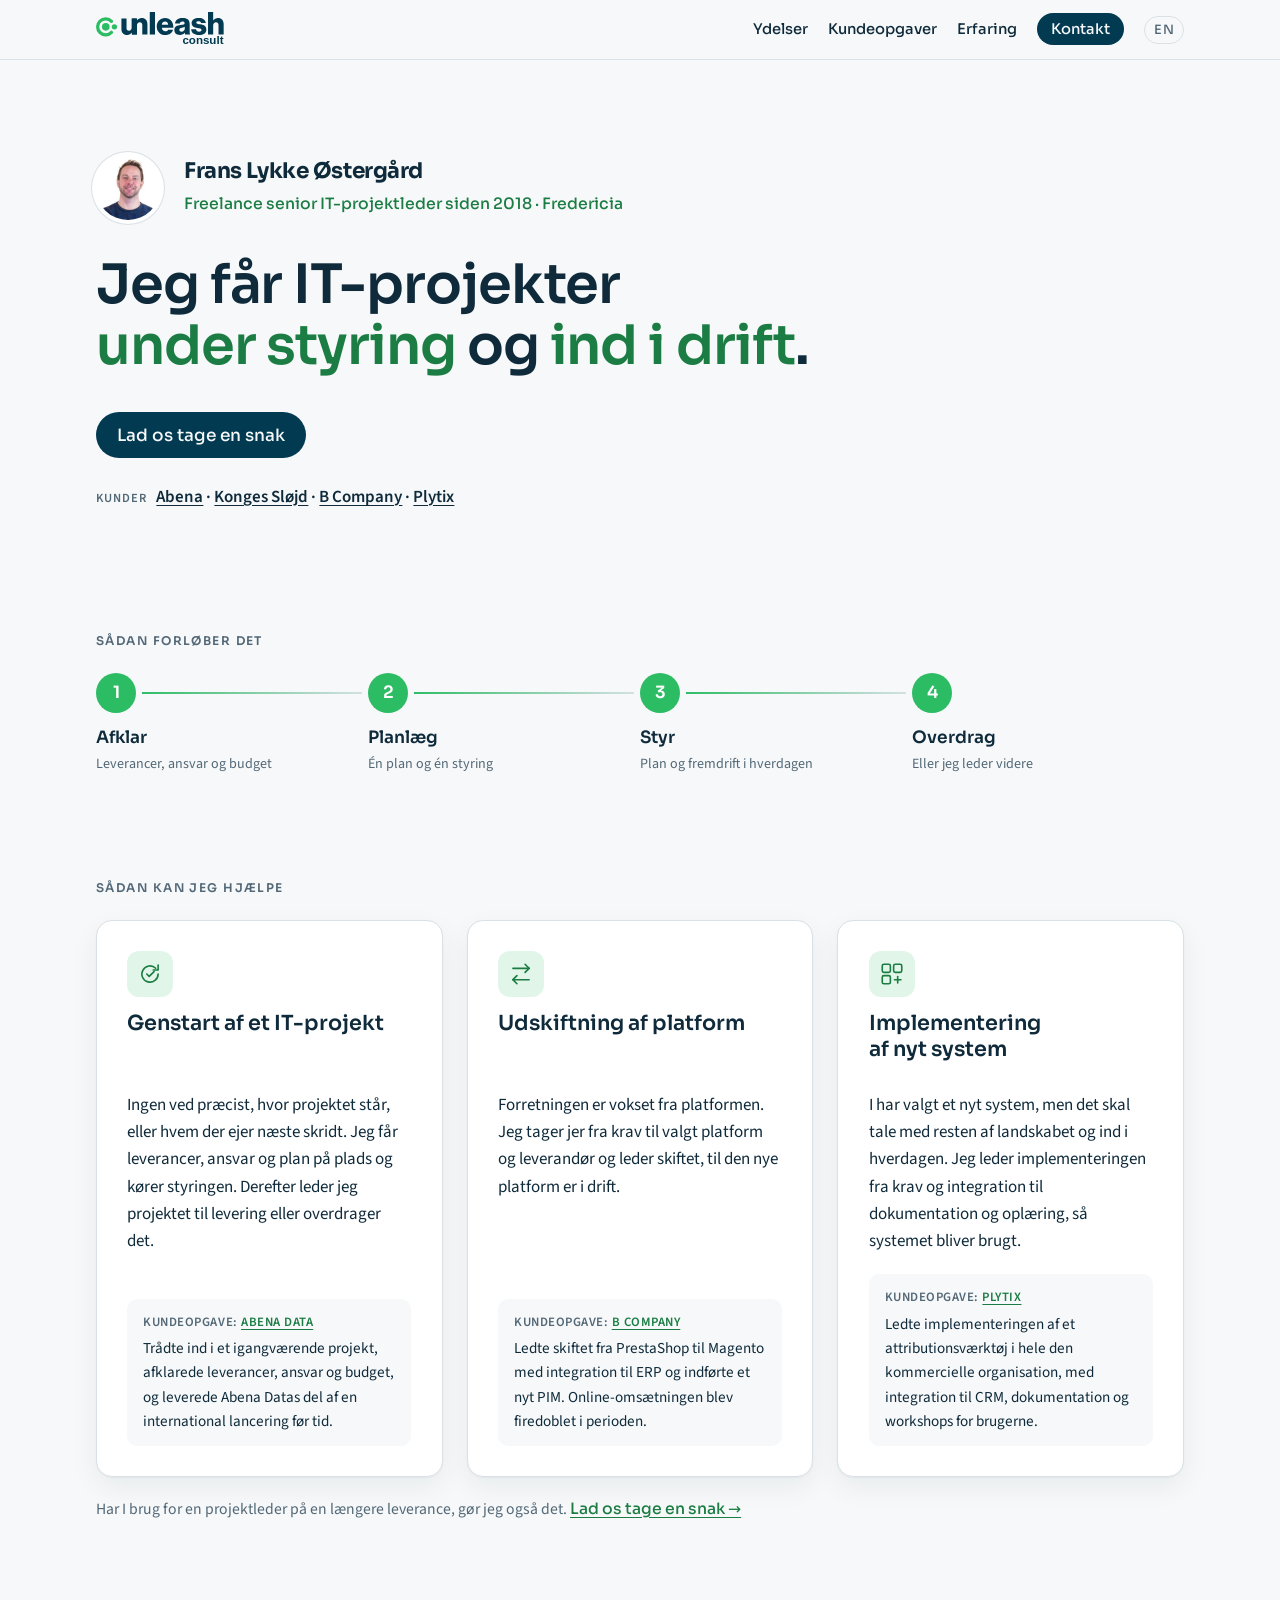
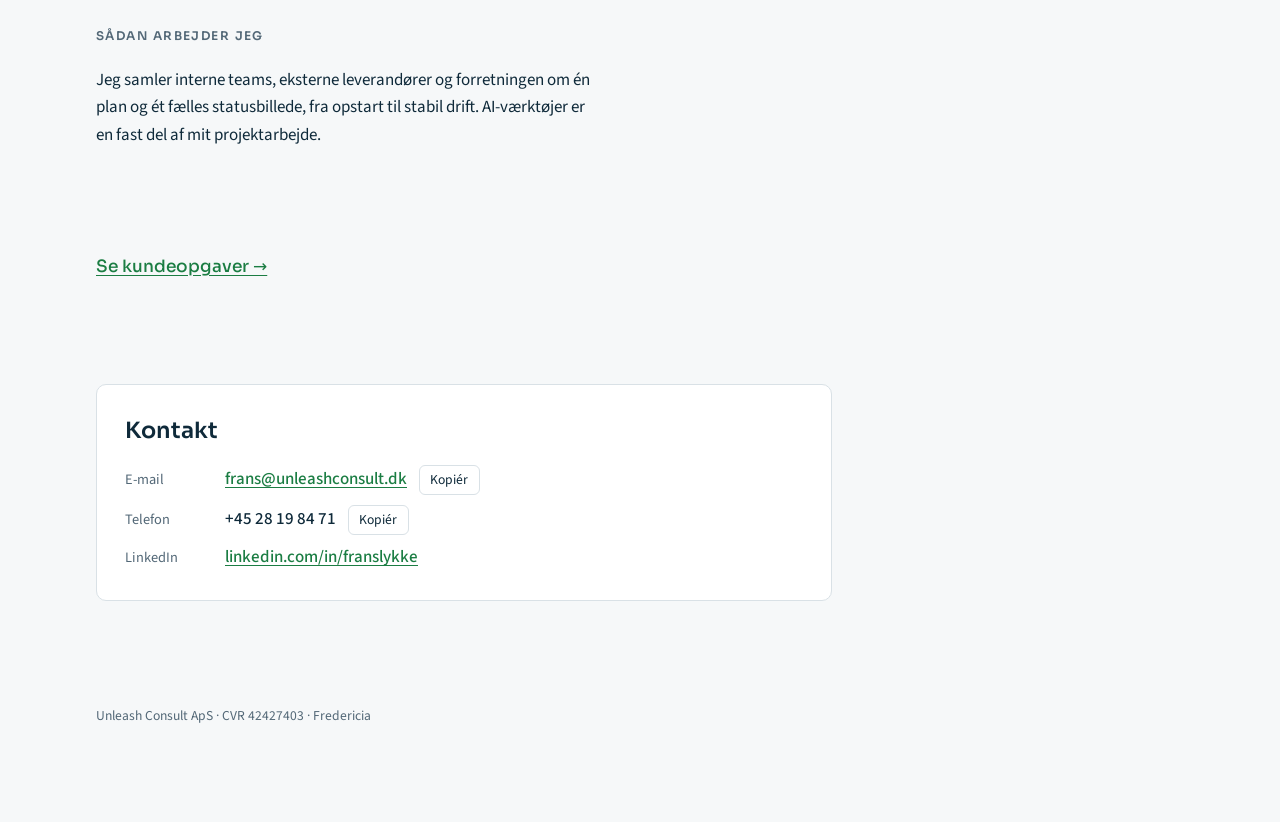
==== commit 8cd96d37: "Abena: leveret før tid Co-Authored-By: Claude Opus 5.5 <noreply@anthropic.com> Claude-Session: https" ====
--- a/index.html
+++ b/index.html
@@ -60,7 +60,7 @@
         <div class="svc-head"><svg class="svc-icon" aria-hidden="true" viewBox="0 0 32 32" fill="none" stroke="currentColor" stroke-width="2" stroke-linecap="round" stroke-linejoin="round"><path d="M26 16a10 10 0 1 1-3-7.1"/><polyline points="26 5 26 11 20 11"/><polyline points="12 16 15 19 21 13"/></svg><h2>Genstart af et IT-projekt</h2></div>
         <div class="svc-body">
           <p>Ingen ved præcist, hvor projektet står, eller hvem der ejer næste skridt. Jeg får leverancer, ansvar og plan på plads og kører styringen. Derefter leder jeg projektet til levering eller overdrager det.</p>
-          <p class="case"><span>Kundeopgave: <a href="cases.html#abena-genstart">Abena Data</a></span>Trådte ind i et igangværende projekt, afklarede leverancer, ansvar og budget, og leverede Abena Datas del af en international lancering.</p>
+          <p class="case"><span>Kundeopgave: <a href="cases.html#abena-genstart">Abena Data</a></span>Trådte ind i et igangværende projekt, afklarede leverancer, ansvar og budget, og leverede Abena Datas del af en international lancering før tid.</p>
         </div>
       </li>
       <li>
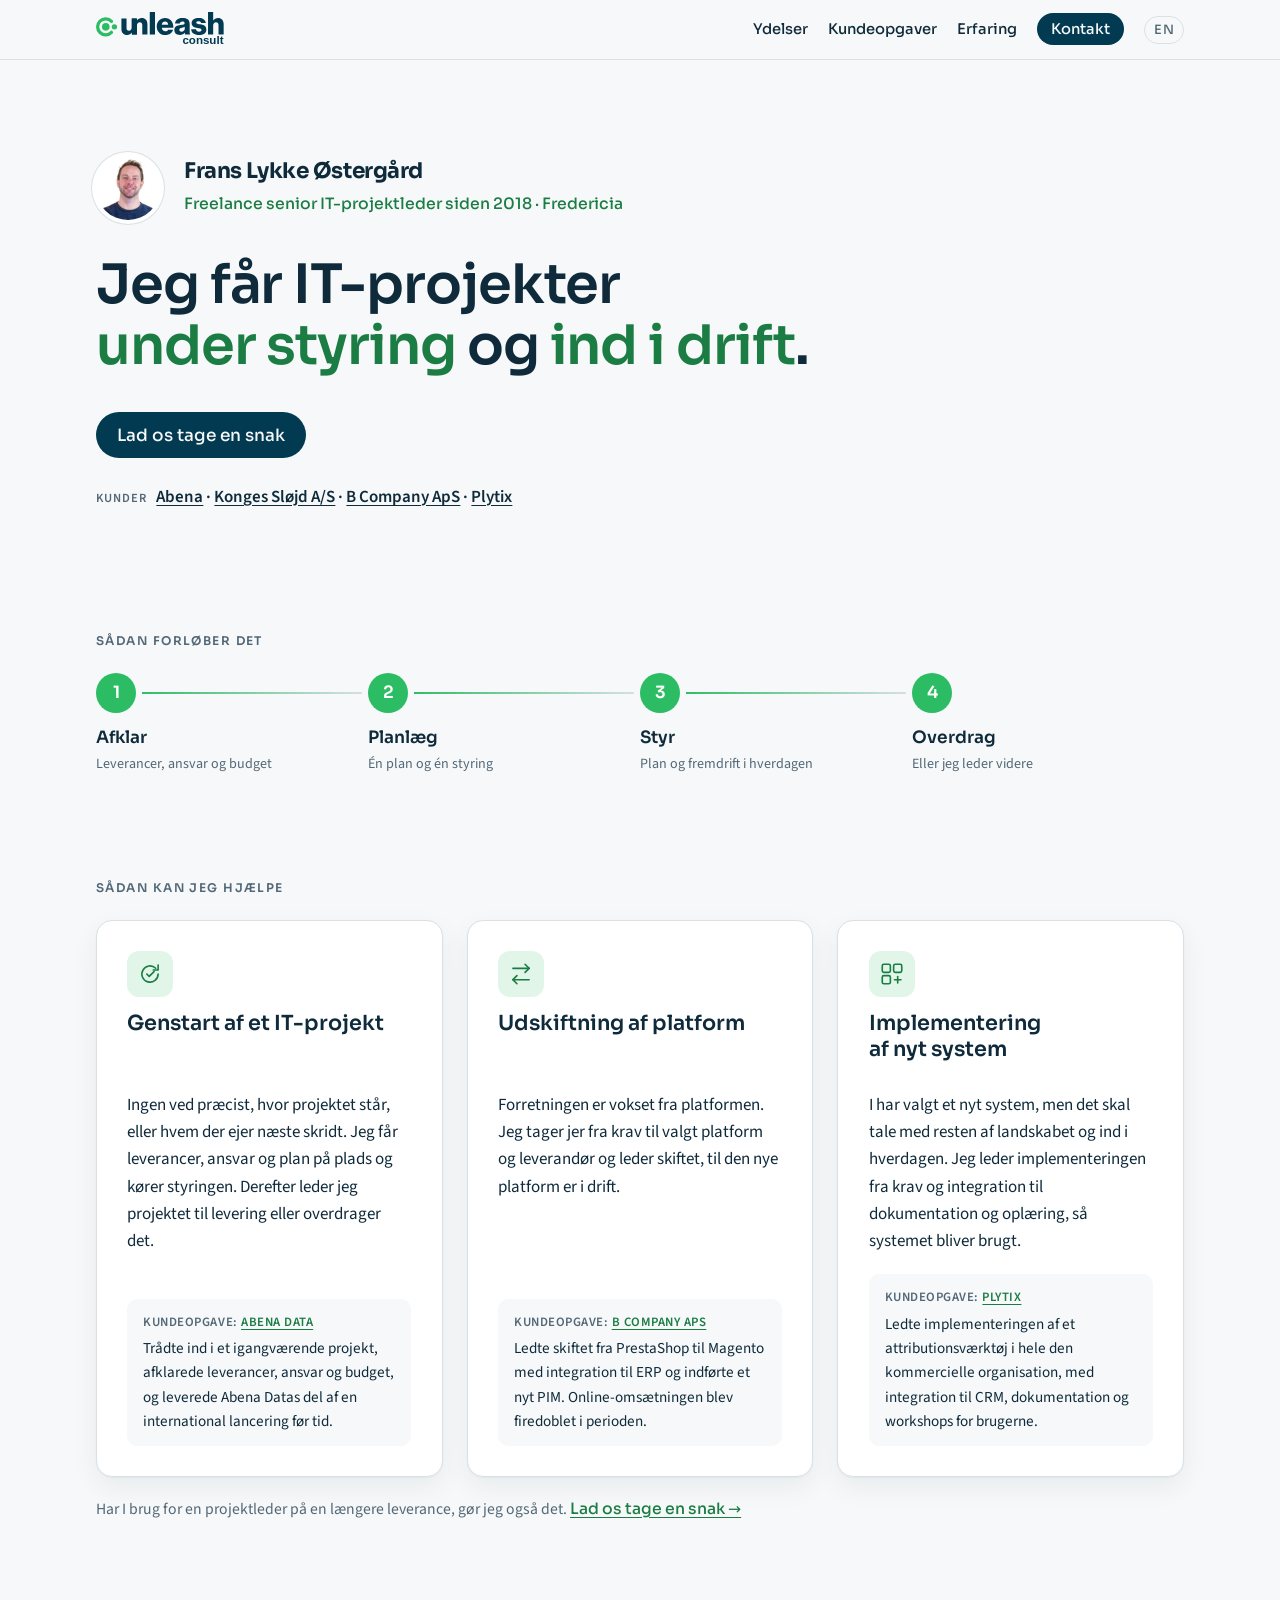
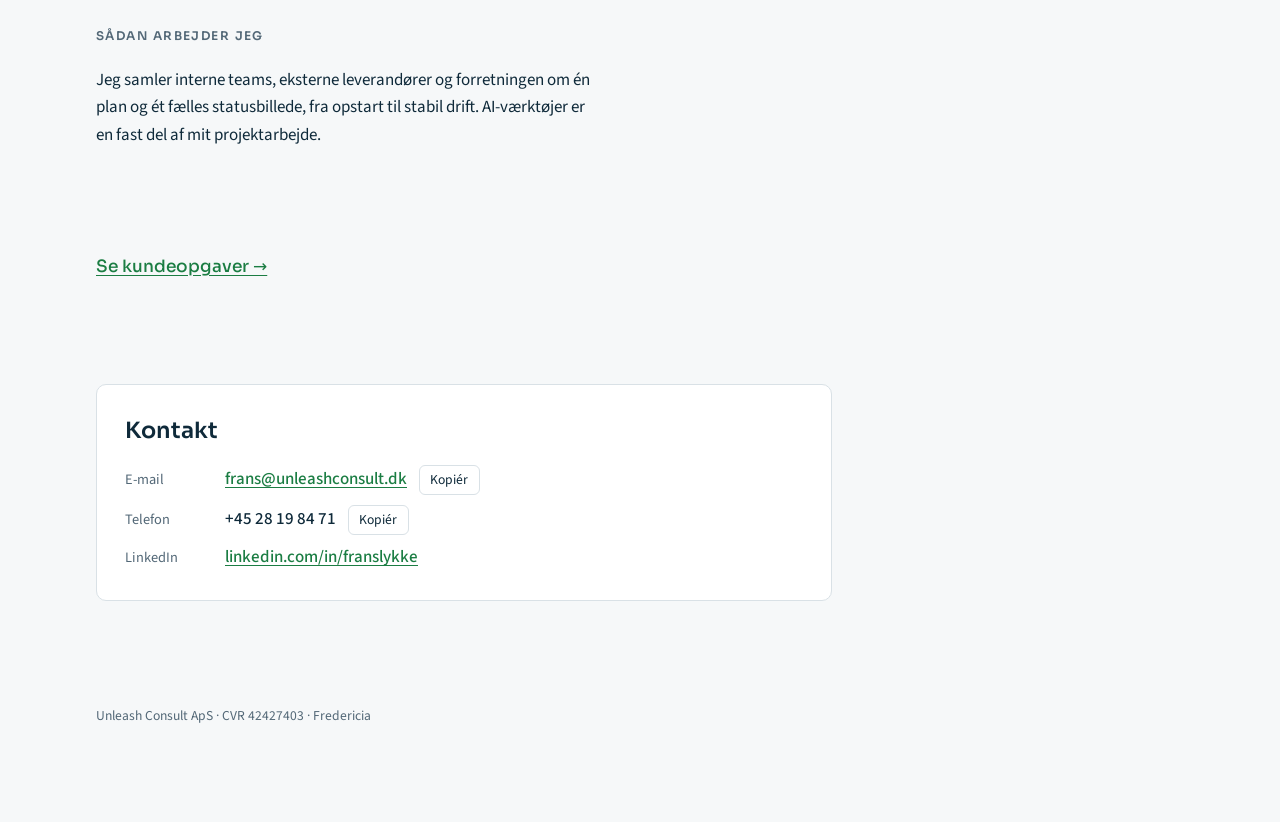
==== commit 9b1bf6d5: "Selskabsnavne: B Company ApS og Konges Sløjd A/S Co-Authored-By: Claude Opus 5.5 <noreply@anthropic." ====
--- a/index.html
+++ b/index.html
@@ -42,7 +42,7 @@
     </div>
     <p class="lede-one">Jeg får IT-projekter <em class="hl">under styring</em> og <em class="hl">ind i drift</em>.</p>
     <p class="actions"><a class="btn" href="#contact">Lad os tage en snak</a></p>
-    <p class="meta"><span class="k">Kunder</span> <a href="experience.html#abena-data">Abena</a> · <a href="experience.html#konges-slojd">Konges Sløjd</a> · <a href="experience.html#b-company">B Company</a> · <a href="experience.html#plytix">Plytix</a></p>
+    <p class="meta"><span class="k">Kunder</span> <a href="experience.html#abena-data">Abena</a> · <a href="experience.html#konges-slojd">Konges Sløjd A/S</a> · <a href="experience.html#b-company">B Company ApS</a> · <a href="experience.html#plytix">Plytix</a></p>
   </header>
 
 
@@ -67,7 +67,7 @@
         <div class="svc-head"><svg class="svc-icon" aria-hidden="true" viewBox="0 0 32 32" fill="none" stroke="currentColor" stroke-width="2" stroke-linecap="round" stroke-linejoin="round"><polyline points="21 4 26 9 21 14"/><line x1="6" y1="9" x2="26" y2="9"/><polyline points="11 18 6 23 11 28"/><line x1="26" y1="23" x2="6" y2="23"/></svg><h2>Udskiftning af platform</h2></div>
         <div class="svc-body">
           <p>Forretningen er vokset fra platformen. Jeg tager jer fra krav til valgt platform og leverandør og leder skiftet, til den nye platform er i drift.</p>
-          <p class="case"><span>Kundeopgave: <a href="cases.html#b-company">B Company</a></span>Ledte skiftet fra PrestaShop til Magento med integration til ERP og indførte et nyt PIM. Online-omsætningen blev firedoblet i perioden.</p>
+          <p class="case"><span>Kundeopgave: <a href="cases.html#b-company">B Company ApS</a></span>Ledte skiftet fra PrestaShop til Magento med integration til ERP og indførte et nyt PIM. Online-omsætningen blev firedoblet i perioden.</p>
         </div>
       </li>
       <li>
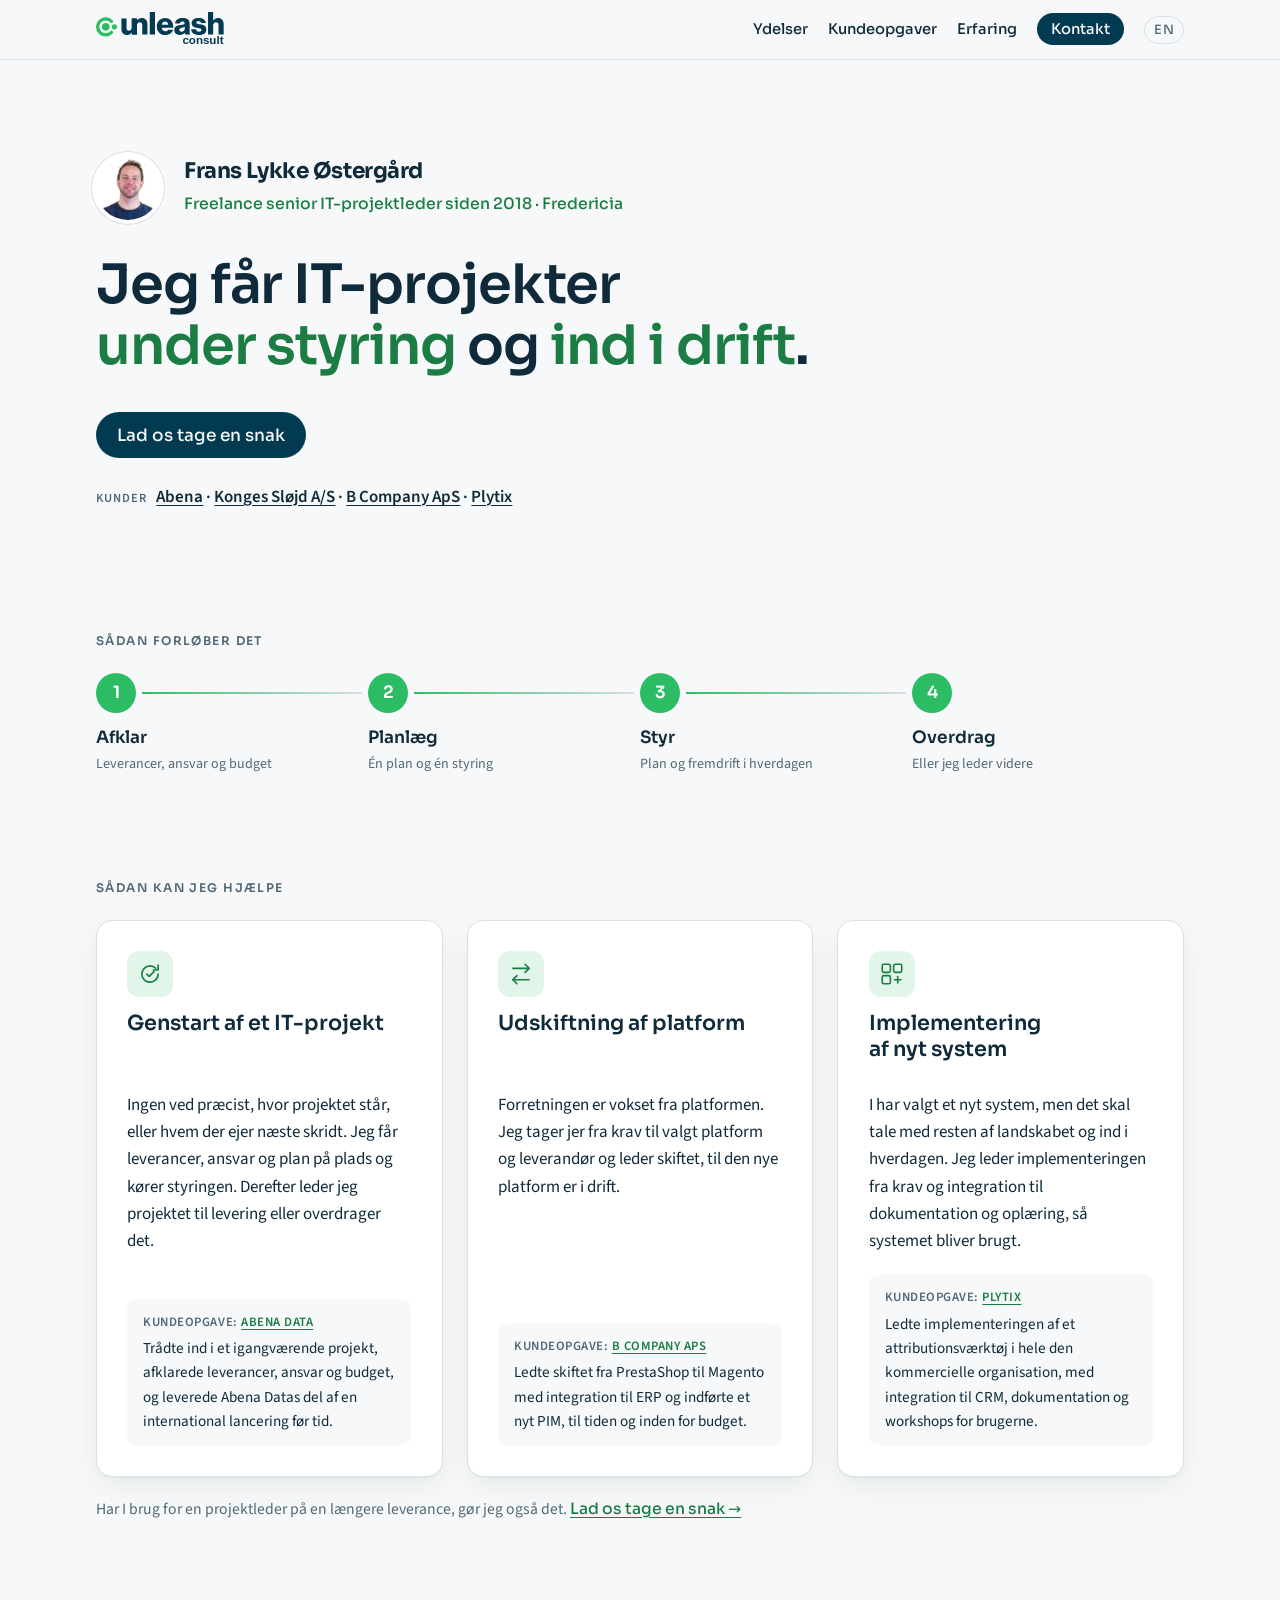
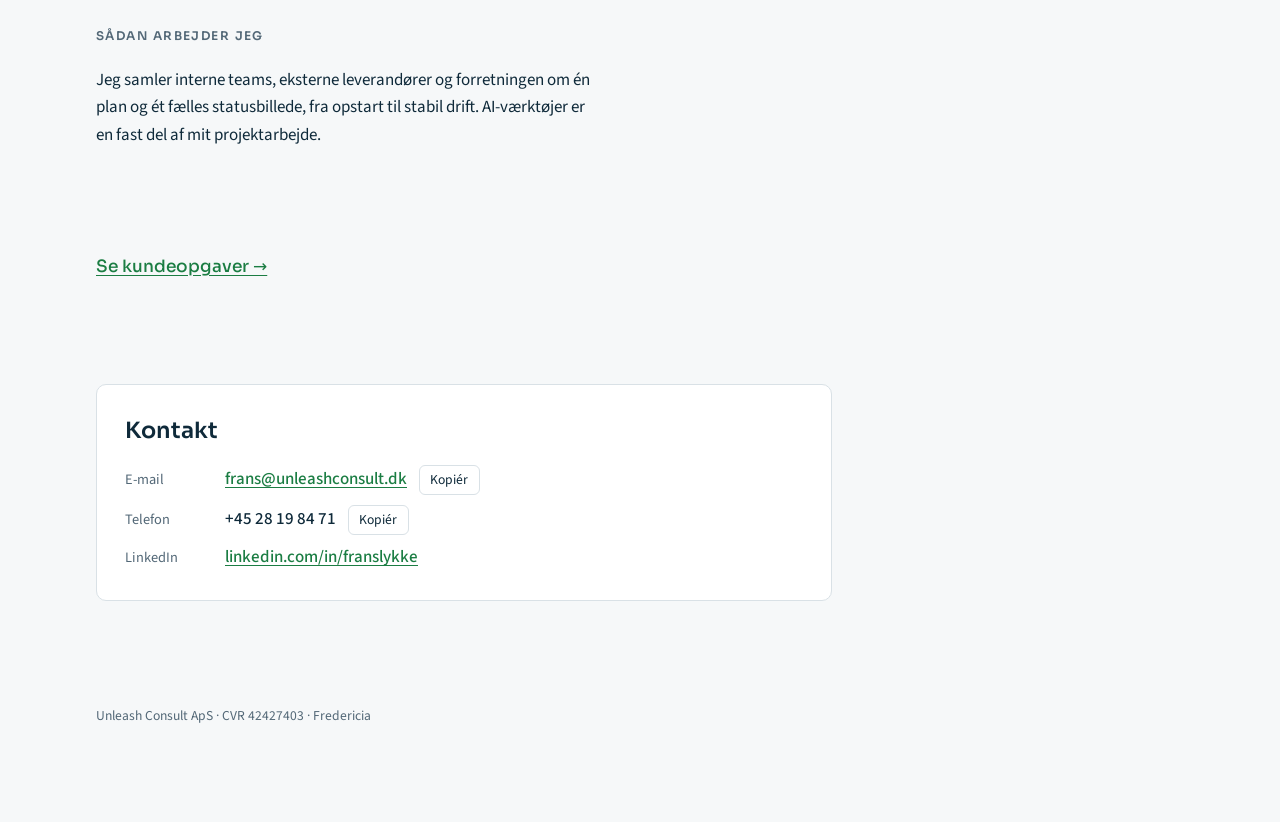
==== commit ee3f5c5f: "B Company: til tiden og inden for budget i stedet for omsætning Co-Authored-By: Claude Opus 5.5 <nor" ====
--- a/index.html
+++ b/index.html
@@ -67,7 +67,7 @@
         <div class="svc-head"><svg class="svc-icon" aria-hidden="true" viewBox="0 0 32 32" fill="none" stroke="currentColor" stroke-width="2" stroke-linecap="round" stroke-linejoin="round"><polyline points="21 4 26 9 21 14"/><line x1="6" y1="9" x2="26" y2="9"/><polyline points="11 18 6 23 11 28"/><line x1="26" y1="23" x2="6" y2="23"/></svg><h2>Udskiftning af platform</h2></div>
         <div class="svc-body">
           <p>Forretningen er vokset fra platformen. Jeg tager jer fra krav til valgt platform og leverandør og leder skiftet, til den nye platform er i drift.</p>
-          <p class="case"><span>Kundeopgave: <a href="cases.html#b-company">B Company ApS</a></span>Ledte skiftet fra PrestaShop til Magento med integration til ERP og indførte et nyt PIM. Online-omsætningen blev firedoblet i perioden.</p>
+          <p class="case"><span>Kundeopgave: <a href="cases.html#b-company">B Company ApS</a></span>Ledte skiftet fra PrestaShop til Magento med integration til ERP og indførte et nyt PIM, til tiden og inden for budget.</p>
         </div>
       </li>
       <li>
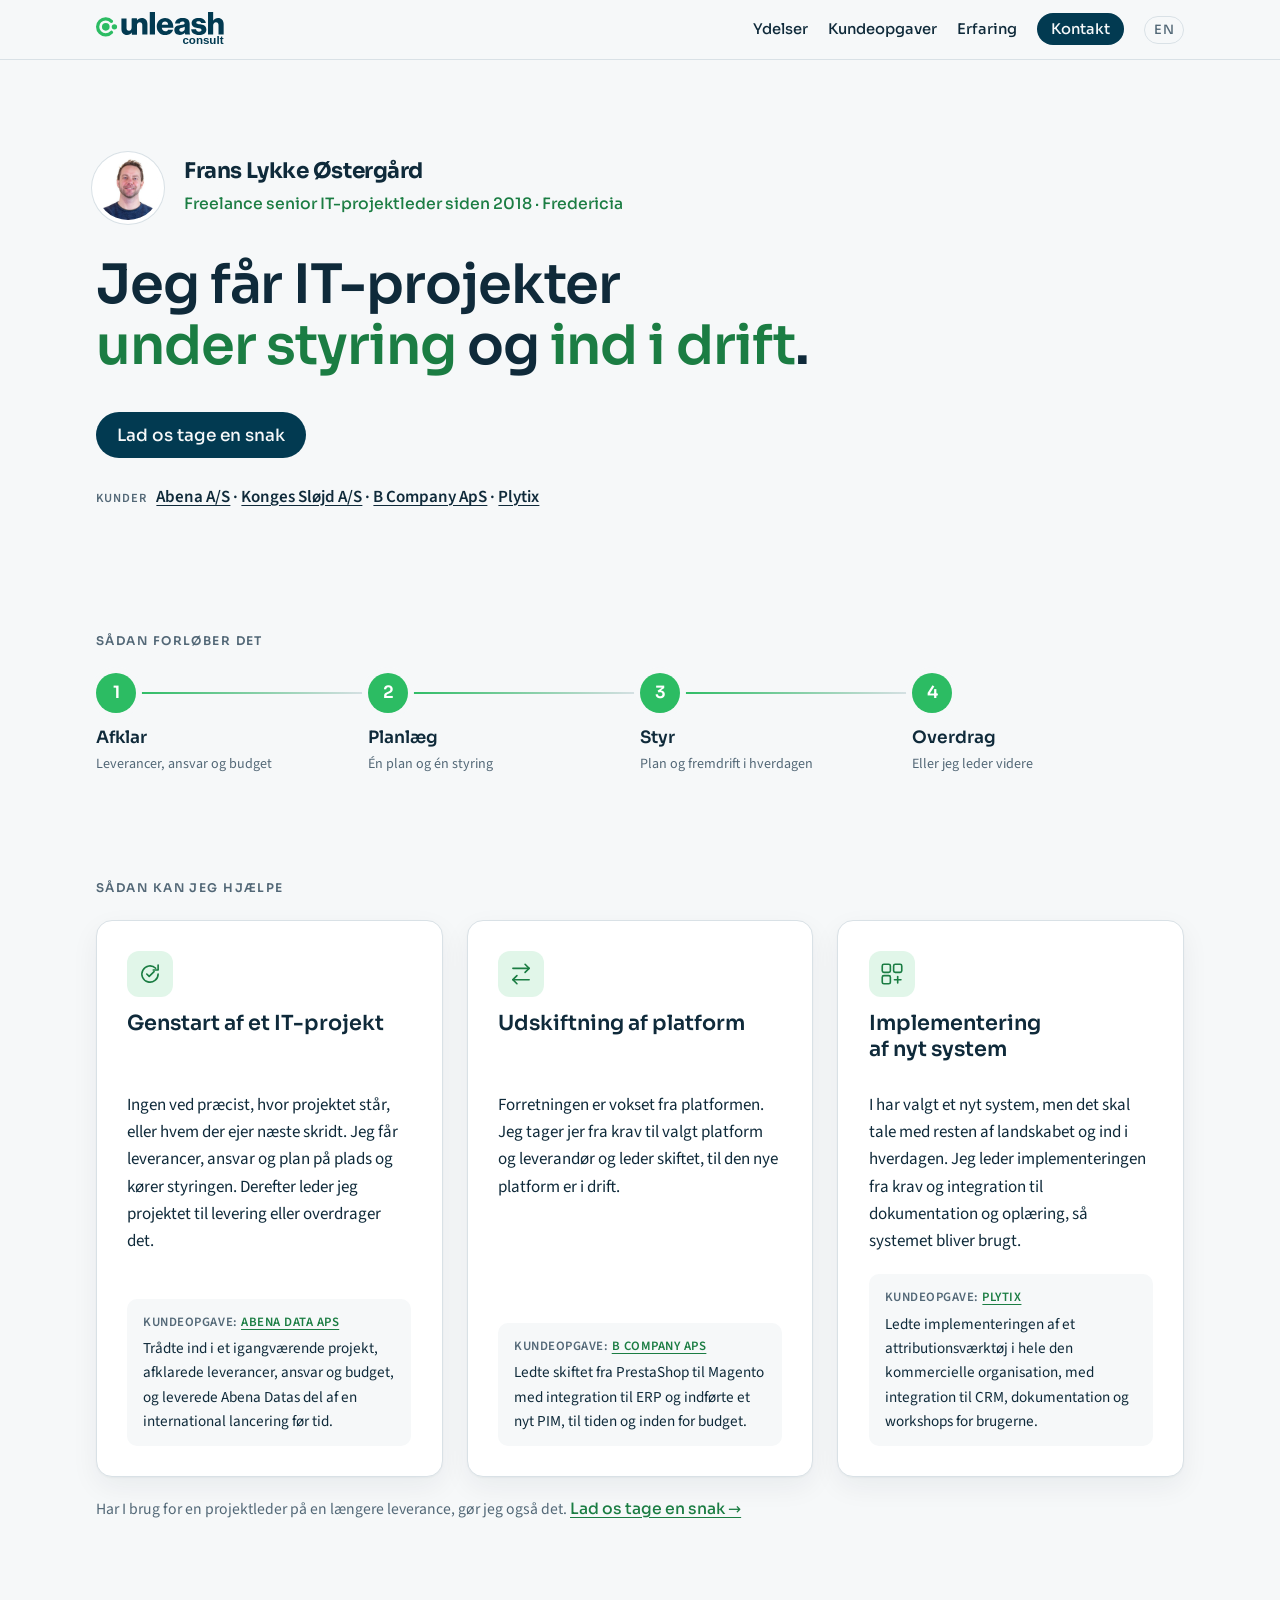
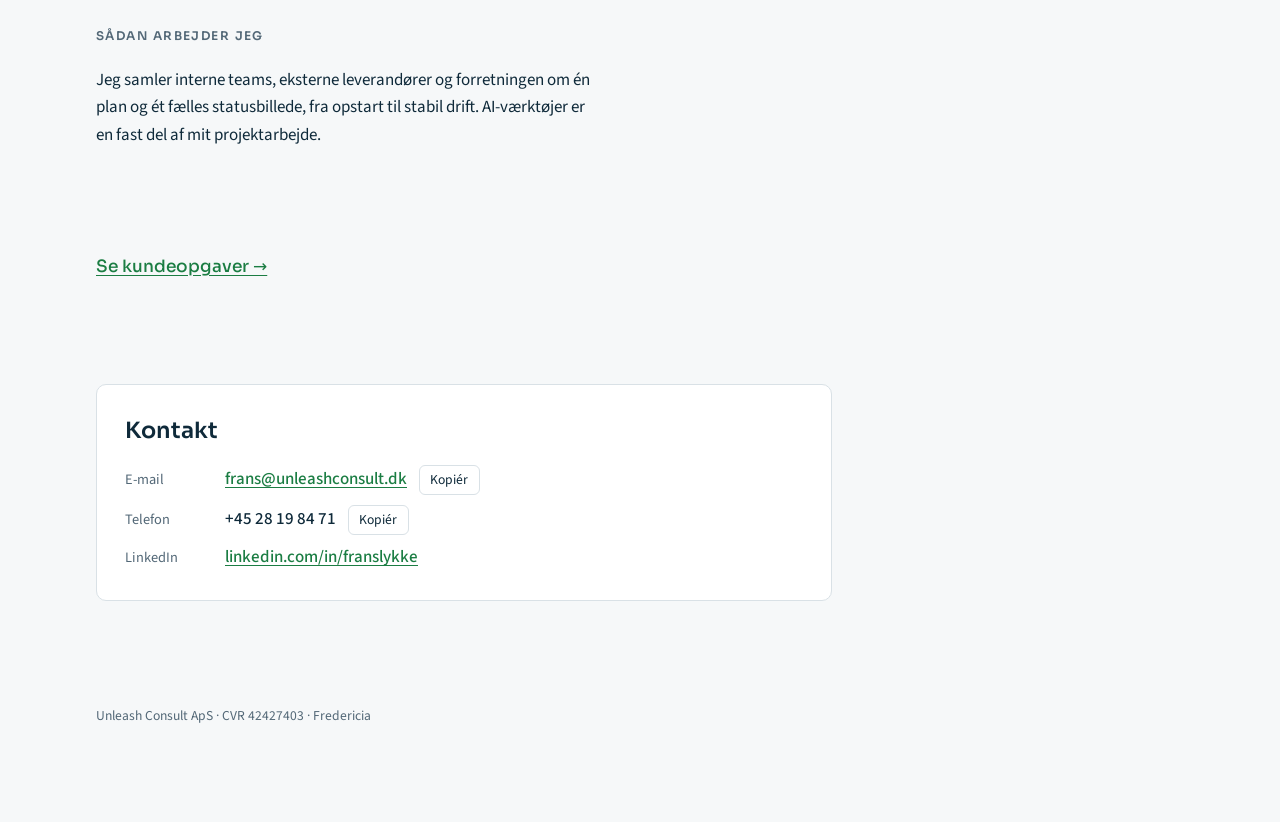
==== commit fd637519: "Selskabsnavne: Abena A/S og Abena Data ApS Co-Authored-By: Claude Opus 5.5 <noreply@anthropic.com> C" ====
--- a/index.html
+++ b/index.html
@@ -42,7 +42,7 @@
     </div>
     <p class="lede-one">Jeg får IT-projekter <em class="hl">under styring</em> og <em class="hl">ind i drift</em>.</p>
     <p class="actions"><a class="btn" href="#contact">Lad os tage en snak</a></p>
-    <p class="meta"><span class="k">Kunder</span> <a href="experience.html#abena-data">Abena</a> · <a href="experience.html#konges-slojd">Konges Sløjd A/S</a> · <a href="experience.html#b-company">B Company ApS</a> · <a href="experience.html#plytix">Plytix</a></p>
+    <p class="meta"><span class="k">Kunder</span> <a href="experience.html#abena-data">Abena A/S</a> · <a href="experience.html#konges-slojd">Konges Sløjd A/S</a> · <a href="experience.html#b-company">B Company ApS</a> · <a href="experience.html#plytix">Plytix</a></p>
   </header>
 
 
@@ -60,7 +60,7 @@
         <div class="svc-head"><svg class="svc-icon" aria-hidden="true" viewBox="0 0 32 32" fill="none" stroke="currentColor" stroke-width="2" stroke-linecap="round" stroke-linejoin="round"><path d="M26 16a10 10 0 1 1-3-7.1"/><polyline points="26 5 26 11 20 11"/><polyline points="12 16 15 19 21 13"/></svg><h2>Genstart af et IT-projekt</h2></div>
         <div class="svc-body">
           <p>Ingen ved præcist, hvor projektet står, eller hvem der ejer næste skridt. Jeg får leverancer, ansvar og plan på plads og kører styringen. Derefter leder jeg projektet til levering eller overdrager det.</p>
-          <p class="case"><span>Kundeopgave: <a href="cases.html#abena-genstart">Abena Data</a></span>Trådte ind i et igangværende projekt, afklarede leverancer, ansvar og budget, og leverede Abena Datas del af en international lancering før tid.</p>
+          <p class="case"><span>Kundeopgave: <a href="cases.html#abena-genstart">Abena Data ApS</a></span>Trådte ind i et igangværende projekt, afklarede leverancer, ansvar og budget, og leverede Abena Datas del af en international lancering før tid.</p>
         </div>
       </li>
       <li>
